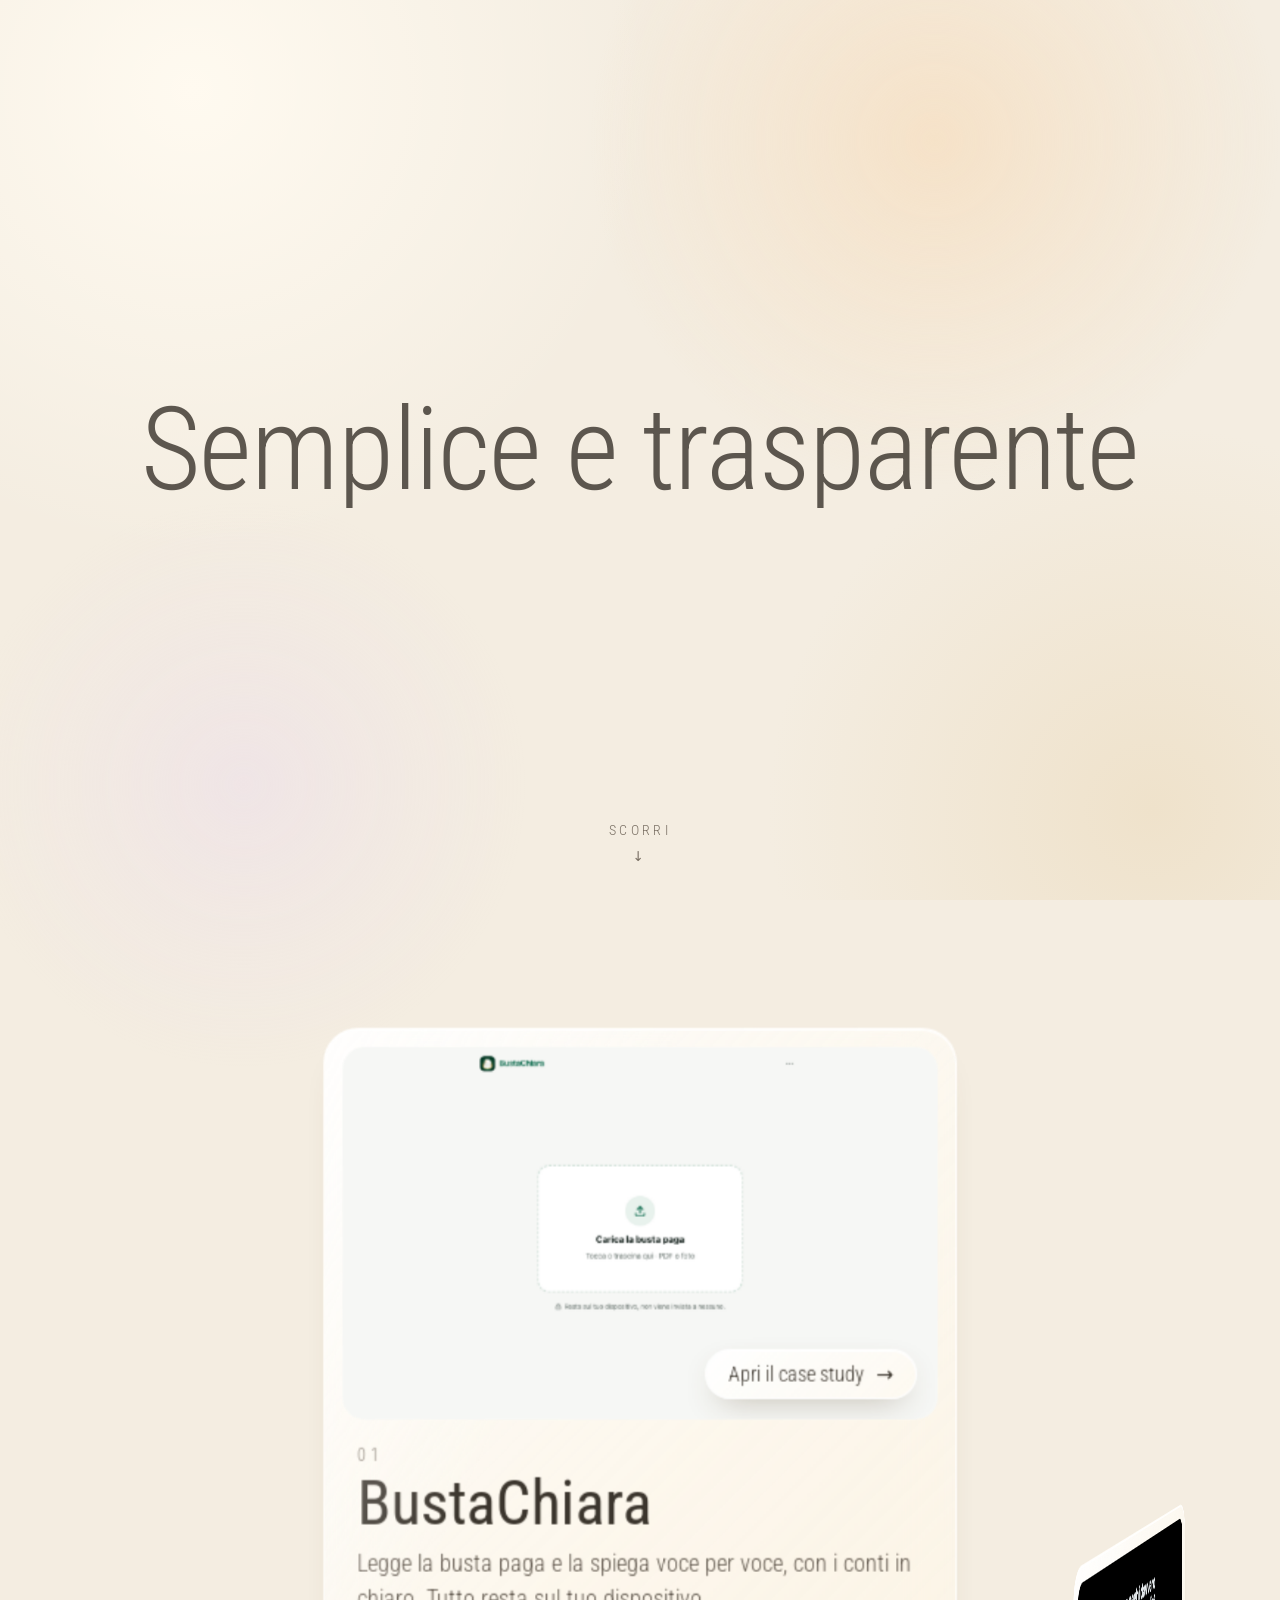
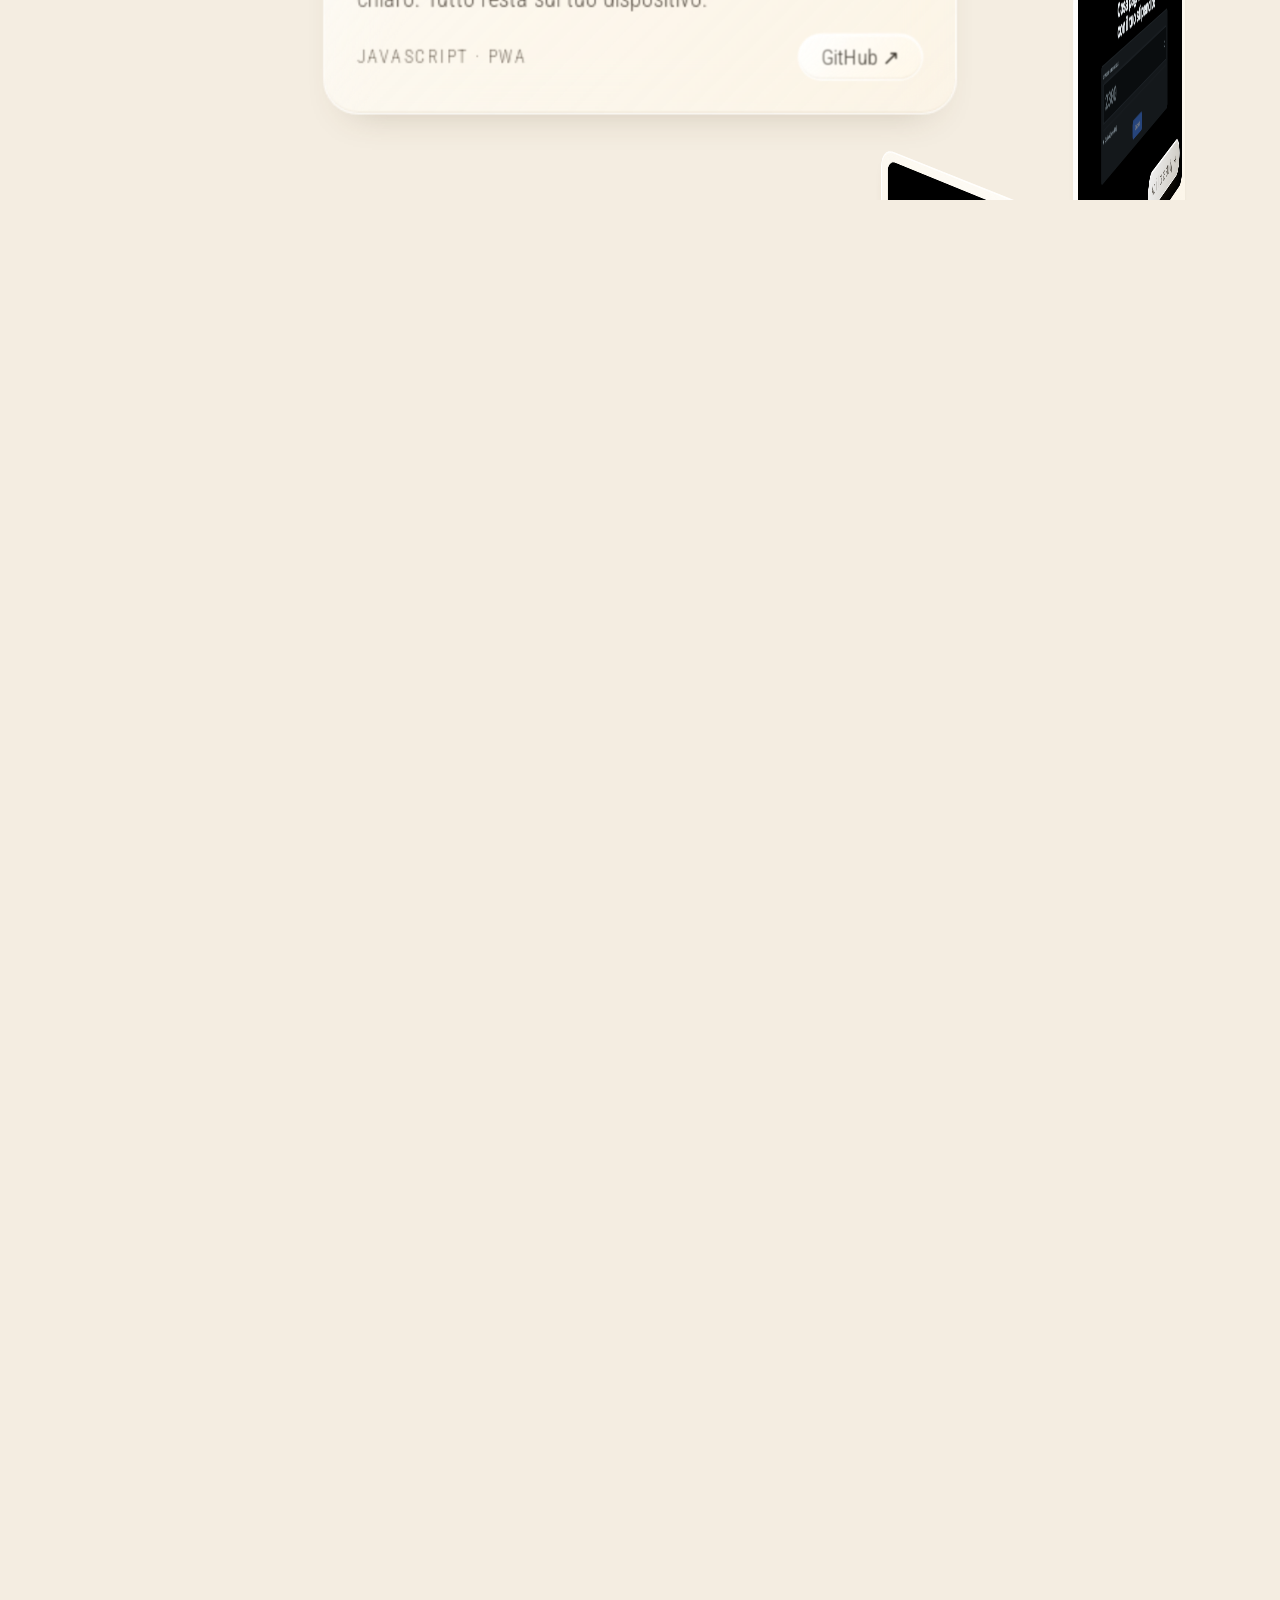
==== index.html @ 31ae2bb0 "Portfolio Co-Authored-By: Claude Opus 5.5 <noreply@anthropic.com>" ====
<!doctype html>
<html lang="it">
<head>
<meta charset="utf-8">
<meta name="viewport" content="width=device-width, initial-scale=1">
<title>Marvin Bonazzo — Portfolio</title>
<link rel="preconnect" href="https://fonts.googleapis.com">
<link rel="preconnect" href="https://fonts.gstatic.com" crossorigin>
<link href="https://fonts.googleapis.com/css2?family=Roboto+Condensed:wght@300;400&display=swap" rel="stylesheet">
<link rel="stylesheet" href="assets/style.css">
<script src="assets/transition.js"></script>
<style>
  :root {
    --cream: #f4ede1;
    --ink: #3b352d;
    --ink-soft: #7a7064;
    --glass-edge: rgba(255, 255, 255, 0.75);
    --line: rgba(122, 104, 80, 0.35);
    --card-w: min(430px, 76vw, 62vh);
  }
  * { box-sizing: border-box; margin: 0; padding: 0; }
  html { scroll-behavior: smooth; }
  body { font-family: "Roboto Condensed", system-ui, sans-serif; font-weight: 300; color: var(--ink); overflow-x: hidden; }

  /* soft colour patches drawn as gradients (no blur filter to composite every frame) */
  .blob { position: fixed; border-radius: 50%; z-index: -1; pointer-events: none; }
  .blob.a { width: 56vw; height: 56vw; top: -17vw; right: -1vw; background: radial-gradient(circle, rgba(247,217,180,.55) 0%, rgba(247,217,180,.25) 35%, rgba(247,217,180,0) 68%); }
  .blob.b { width: 46vw; height: 46vw; bottom: -14vw; left: -4vw; background: radial-gradient(circle, rgba(232,214,240,.35) 0%, rgba(232,214,240,.15) 35%, rgba(232,214,240,0) 68%); }

  /* glass, without live background blur (that does not work inside 3D anyway) */
  .glass {
    background: linear-gradient(135deg, rgba(255,255,255,.86), rgba(255,252,245,.7) 55%, rgba(255,248,235,.62));
    border: 1px solid var(--glass-edge);
    box-shadow: inset 0 1px 0 rgba(255,255,255,.9), inset 0 -1px 0 rgba(200,180,150,.2), 0 14px 28px -18px rgba(90,70,40,.3);
    position: relative; overflow: hidden;
  }
  .glass::before {
    content: ""; position: absolute; inset: 0; pointer-events: none;
    background: linear-gradient(115deg, rgba(255,255,255,.55) 0%, rgba(255,255,255,0) 38%);
  }

  /* ——— intro ——— */
  .intro { height: 100vh; display: grid; place-items: center; text-align: center; padding: 0 16px; }
  .intro h1 { font-weight: 300; font-size: clamp(2.6rem, 9vw, 7.5rem); letter-spacing: -.01em; line-height: 1; color: rgba(59,53,45,.82); }
  .intro .hint {
    position: absolute; bottom: 36px; left: 50%; transform: translateX(-50%);
    font-size: .85rem; letter-spacing: .25em; text-transform: uppercase; color: var(--ink-soft);
    display: flex; align-items: center; gap: 10px;
  }
  .intro .hint span { display: inline-block; animation: nudge 1.8s ease-in-out infinite; }
  @keyframes nudge { 50% { transform: translateY(7px); } }

  /* ——— the spiral: projects on a helix inside a tube; scrolling travels down it ——— */
  .h-wrap { position: relative; }                       /* height set by JS */
  .h-sticky { position: sticky; top: 0; height: 100vh; overflow: hidden; perspective: 1500px; perspective-origin: 50% 45%; }
  .scene { position: absolute; left: 50%; top: 50%; width: 0; height: 0; transform-style: preserve-3d; will-change: transform; }
  /* leaves are flat: one 3D context (the scene) instead of one per card and per line piece */
  .scene > * { position: absolute; left: 0; top: 0; transform-style: flat; transform-origin: 0 0; }  /* pivot on the tube axis */

  .card {
    width: var(--card-w); border-radius: 24px; padding: 12px 12px 22px;
    backface-visibility: visible;                        /* seen from behind, it shows reversed */
    will-change: transform;
  }
  .card .shot { display: block; border-radius: 15px; overflow: hidden; position: relative; aspect-ratio: 16 / 10; -webkit-tap-highlight-color: transparent; }
  .card .shot img { width: 100%; height: 100%; object-fit: cover; object-position: top; display: block; transition: transform .6s cubic-bezier(.2,.7,.2,1); }
  .card .open {
    position: absolute; right: 14px; bottom: 14px;
    display: inline-flex; align-items: center; gap: 8px; padding: 8px 15px; border-radius: 999px;
    font-size: .88rem; color: var(--ink);
    background: linear-gradient(135deg, rgba(255,255,255,.94), rgba(255,250,240,.8));
    border: 1px solid rgba(255,255,255,.9); box-shadow: inset 0 1px 0 #fff, 0 8px 22px -10px rgba(90,70,40,.45);
  }
  .card .open i { font-style: normal; display: inline-block; animation: open-nudge 1.8s ease-in-out infinite; }
  @keyframes open-nudge { 50% { transform: translateX(4px); } }
  .card .info { padding: 16px 10px 0; }
  .card .num { font-size: .78rem; letter-spacing: .25em; color: var(--ink-soft); }
  .card h2 { font-weight: 400; font-size: clamp(1.9rem, 3.4vw, 2.6rem); line-height: 1.05; margin: 4px 0 8px; }
  .card h2 a { text-decoration: none; color: inherit; }
  .card p { font-size: 1.02rem; line-height: 1.45; color: #5a5147; }
  .card .meta { margin-top: 12px; display: flex; align-items: center; justify-content: space-between; gap: 12px; flex-wrap: wrap; }
  .card .tags { font-size: .76rem; letter-spacing: .12em; text-transform: uppercase; color: var(--ink-soft); }
  .card .ext { padding: 7px 15px; border-radius: 999px; font-size: .88rem; color: var(--ink); text-decoration: none; }
  @media (hover: hover) {
    .card .shot:hover img { transform: scale(1.02); }
    .card .ext:hover, .card h2 a:hover { text-decoration: underline; text-underline-offset: 4px; }
  }
  .card a:focus-visible { outline: 2px solid rgba(122,96,60,.6); outline-offset: 3px; }

  .card.outro { padding: 40px 28px; text-align: center; background: none; border: 0; box-shadow: none; }
  .card.outro::before { display: none; }
  .outro { display: grid; justify-items: center; gap: 16px; }
  .outro .all { display: inline-block; padding: 16px 34px; border-radius: 999px; text-decoration: none; font-size: clamp(1.3rem, 2.4vw, 1.7rem); color: var(--ink); }
  .outro p { font-size: 1.05rem; color: var(--ink-soft); }
  .outro p a { color: var(--ink); text-underline-offset: 3px; }
  .outro .mail a { user-select: all; }

  /* the line: a continuous spiral that grows as you scroll, ending in a small circle */
  .seg { height: 1.5px; }
  .seg b { display: block; width: 100%; height: 100%; background: rgba(122,96,60,.5); border-radius: 1px; transform-origin: 0 50%; transform: scaleX(0); }
  .dot { width: 9px; height: 9px; border-radius: 50%; background: var(--cream); border: 1.5px solid rgba(122,96,60,.7); opacity: 0; transition: opacity .3s ease; }

  .counter {
    position: fixed; right: 24px; bottom: 22px; font-size: .8rem; letter-spacing: .2em; color: var(--ink-soft);
    padding: 8px 14px; border-radius: 999px; opacity: 0; transition: opacity .4s; z-index: 5;
  }
  .counter.on { opacity: 1; }

  @media (max-width: 700px) {
    .h-sticky { perspective: 1000px; }
    .card { padding: 10px 10px 18px; }
    .card p { font-size: .96rem; }
    .card .open { font-size: .8rem; padding: 7px 12px; right: 10px; bottom: 10px; }
  }
  @media (prefers-reduced-motion: reduce) { .card .open i { animation: none; } }
</style>
</head>
<body>
<div class="blob a"></div><div class="blob b"></div>

<section class="intro">
  <h1 class="reveal">Semplice e trasparente</h1>
  <div class="hint">Scorri <span>↓</span></div>
</section>

<section class="h-wrap" id="hwrap">
  <div class="h-sticky">
    <div class="scene" id="scene">

      <article class="card glass" data-item>
        <a class="shot" href="progetto.html#bustachiara"><img src="img/bustachiara.png" alt="Schermata di BustaChiara"><span class="open" aria-hidden="true">Apri il case study <i>→</i></span></a>
        <div class="info">
          <div class="num">01</div>
          <h2><a href="progetto.html#bustachiara">BustaChiara</a></h2>
          <p>Legge la busta paga e la spiega voce per voce, con i conti in chiaro. Tutto resta sul tuo dispositivo.</p>
          <div class="meta"><span class="tags">JavaScript · PWA</span><a class="ext glass" href="https://github.com/MarvinBonazzo/bustachiara" target="_blank" rel="noopener">GitHub ↗</a></div>
        </div>
      </article>

      <article class="card glass" data-item>
        <a class="shot" href="progetto.html#scontrino-stipendio"><img src="img/scontrino-stipendio.png" alt="Schermata di Scontrino delle tasse"><span class="open" aria-hidden="true">Apri il case study <i>→</i></span></a>
        <div class="info">
          <div class="num">02</div>
          <h2><a href="progetto.html#scontrino-stipendio">Scontrino delle tasse</a></h2>
          <p>Dal tuo lordo a quanto vai a pagare di INPS e IRPEF, stampato come uno scontrino.</p>
          <div class="meta"><span class="tags">HTML · IRPEF 2026</span><a class="ext glass" href="https://marvinbonazzo.github.io/scontrino-stipendio/" target="_blank" rel="noopener">Apri ↗</a></div>
        </div>
      </article>

      <article class="card glass" data-item>
        <a class="shot" href="progetto.html#scontrino-pubblico"><img src="img/scontrino-pubblico.png" alt="Schermata di Scontrino pubblico"><span class="open" aria-hidden="true">Apri il case study <i>→</i></span></a>
        <div class="info">
          <div class="num">03</div>
          <h2><a href="progetto.html#scontrino-pubblico">Scontrino pubblico</a></h2>
          <p>Quanto spende lo Stato per ogni residente, per l'Italia e per circa 7.900 Comuni. Solo dati ufficiali.</p>
          <div class="meta"><span class="tags">HTML · Eurostat · ISTAT</span><a class="ext glass" href="https://marvinbonazzo.github.io/scontrino-pubblico/" target="_blank" rel="noopener">Apri ↗</a></div>
        </div>
      </article>

      <article class="card glass" data-item>
        <a class="shot" href="progetto.html#budjet"><img src="img/budjet.png" alt="Schermata di BudJet"><span class="open" aria-hidden="true">Apri il case study <i>→</i></span></a>
        <div class="info">
          <div class="num">04</div>
          <h2><a href="progetto.html#budjet">BudJet</a></h2>
          <p>Budget minimale in tre gruppi: essenziali, extra e risparmio. Niente account, niente pubblicità.</p>
          <div class="meta"><span class="tags">TypeScript · Mac · Web</span><a class="ext glass" href="https://marvinbonazzo.github.io/budjet/" target="_blank" rel="noopener">Apri ↗</a></div>
        </div>
      </article>

      <article class="card glass" data-item>
        <a class="shot" href="progetto.html#gelatonutriente"><img src="img/gelatonutriente.png" alt="Schermata di GelatoNutriente"><span class="open" aria-hidden="true">Apri il case study <i>→</i></span></a>
        <div class="info">
          <div class="num">05</div>
          <h2><a href="progetto.html#gelatonutriente">GelatoNutriente</a></h2>
          <p>Web app per organizzare piani alimentari, con le formule del fabbisogno mostrate passo per passo.</p>
          <div class="meta"><span class="tags">TypeScript · Web app</span><a class="ext glass" href="https://github.com/MarvinBonazzo/GelatoNutriente" target="_blank" rel="noopener">GitHub ↗</a></div>
        </div>
      </article>

      <article class="card glass" data-item>
        <a class="shot" href="progetto.html#loya"><img src="img/loya.png" alt="Schermata di Loya"><span class="open" aria-hidden="true">Apri il case study <i>→</i></span></a>
        <div class="info">
          <div class="num">06</div>
          <h2><a href="progetto.html#loya">Loya</a></h2>
          <p>Il portafoglio digitale per carte fedeltà, biglietti e codici. Tutto sul telefono, senza cloud.</p>
          <div class="meta"><span class="tags">Kotlin · Android · PWA</span><a class="ext glass" href="https://github.com/MarvinBonazzo/Loya" target="_blank" rel="noopener">GitHub ↗</a></div>
        </div>
      </article>

      <div class="card outro" data-item>
        <a class="all glass" href="progetti.html">Tutti i progetti →</a>
        <p>Altro su <a href="https://github.com/MarvinBonazzo" target="_blank" rel="noopener">github.com/MarvinBonazzo</a></p>
        <p class="mail">Scrivimi a <a href="mailto:arriolaraymarvin@gmail.com">arriolaraymarvin@gmail.com</a></p>
      </div>

    </div>
  </div>
</section>

<div class="counter glass" id="counter">01 / 06</div>

<script>
(() => {
  // Scrolling down travels down a helix: each project sits one step further round and
  // one step lower. The next one waits on the right, comes to the front, then turns
  // away to the left and behind, where you see it from the back.
  // The browser ties rotation, fades and line to the scroll (scroll-driven CSS animations),
  // so it runs with the scroll on the GPU. Older browsers fall back to a JavaScript ease.
  const wrap = document.getElementById('hwrap');
  const scene = document.getElementById('scene');
  const counter = document.getElementById('counter');
  const items = [...scene.querySelectorAll('[data-item]')];
  const N = items.length, PROJECTS = N - 1;
  const STEP = 60;                                   // degrees round the tube per project
  const reduce = matchMedia('(prefers-reduced-motion: reduce)').matches;
  const touch = matchMedia('(hover: none), (pointer: coarse)').matches;
  // wherever the browser can tie animations to the scroll, let it (laptop and phone): it runs
  // on the GPU with the scroll itself, so nothing waits on the main thread
  const NATIVE = !reduce && CSS.supports('animation-timeline: view()');
  const EASE = reduce || touch || NATIVE ? 1 : 0.12;
  const pad = n => String(n).padStart(2, '0');
  const rad = d => d * Math.PI / 180;
  let R = 600, PITCH = 300, PER = 700, wrapTop = 0, vh = innerHeight, cur = 0, raf = 0;
  let deco = [], lastIdx = -1, counterOn = null, lastPE = -1;
  let path = [], lastQ = -1e9, endDot = null;   // line pieces in order: { bar, t0, t1 } along the spiral
  const START = 0.36;                 // the line begins just after the first card (BustaChiara)
  const LEAD = 0.32;                  // the line runs this far ahead of the card in front

  const place = (el, t, extra = '') =>
    el.style.transform = `rotateY(${t * STEP}deg) translateZ(${R}px) translateY(${t * PITCH}px) ${extra}`;
  const opacityAt = a => Math.max(0, Math.min(1, 1.25 - (a - 0.6) * 0.55));
  const pt = (t, r) => ({ x: r * Math.sin(rad(t * STEP)), y: t * PITCH, z: r * Math.cos(rad(t * STEP)) });

  function layout() {
    vh = innerHeight;
    const w = items[0].offsetWidth;
    // radius so neighbours never overlap: chord between two steps ≥ 1.12 × card width
    R = Math.round(w * 1.12 / (2 * Math.sin(rad(STEP / 2))));
    PITCH = Math.round(vh * 0.42);                   // how much lower each next project sits
    PER = Math.round(vh * 0.85);                     // scroll needed to move one project
    wrap.style.height = (vh + (N - 1) * PER) + 'px';
    wrapTop = wrap.getBoundingClientRect().top + scrollY;
    items.forEach((el, i) => { el.dataset.i = i; place(el, i, 'translate(-50%, -50%)'); });

    // the line: one continuous spiral, a little inside the cards, ending just before the last words
    deco.forEach(d => d.remove()); deco = []; path = []; lastQ = -1e9;
    const frag = document.createDocumentFragment();
    const r = R * 0.93, end = N - 1 - 0.24, h = 0.155;
    for (let t = START; t < end - 1e-6; t += h) {
      const t1 = Math.min(end, t + h);
      const A = pt(t, r), B = pt(t1, r);
      const dx = B.x - A.x, dy = B.y - A.y, dz = B.z - A.z, L = Math.hypot(dx, dy, dz);
      // anchored at its start A, pointing at B: the stroke inside grows from A towards B
      const seg = document.createElement('i'); seg.className = 'seg';
      seg.style.width = (L + 0.8).toFixed(1) + 'px';
      seg.style.transform = `translate3d(${A.x}px, ${A.y}px, ${A.z}px) ` +
        `rotateY(${Math.atan2(-dz, dx) * 180 / Math.PI}deg) rotateZ(${Math.asin(dy / L) * 180 / Math.PI}deg) translateY(-50%)`;
      const bar = document.createElement('b'); seg.appendChild(bar);
      frag.appendChild(seg); deco.push(seg); path.push({ bar, t0: t, t1 });
    }
    const E = pt(end, r), dot = document.createElement('i'); dot.className = 'dot';
    dot.style.transform = `translate3d(${E.x}px, ${E.y}px, ${E.z}px) rotateY(${end * STEP}deg) translate(-50%, -50%)`;
    frag.appendChild(dot); deco.push(dot); endDot = dot;
    scene.appendChild(frag);

    if (NATIVE) buildNative();
    cur = target(); render(cur);
  }

  // phone: write keyframes the browser runs against the scroll position of the section
  function buildNative() {
    let css = `.h-wrap{view-timeline:--spiral block}
      @keyframes spiral{from{transform:translateZ(${-R}px) translateY(0px) rotateY(0deg)}
        to{transform:translateZ(${-R}px) translateY(${-(N - 1) * PITCH}px) rotateY(${-(N - 1) * STEP}deg)}}
      #scene{animation:spiral linear both;animation-timeline:--spiral;animation-range:contain 0% contain 100%}`;
    items.forEach((el, i) => {
      let f = '';
      for (let k = 0; k <= (N - 1) * 4; k++) {
        const p = k / 4;
        f += `${(p / (N - 1) * 100).toFixed(3)}%{opacity:${opacityAt(Math.abs(i - p)).toFixed(3)}}`;
      }
      css += `@keyframes fade${i}{${f}}
        [data-i="${i}"]{animation:fade${i} linear both;animation-timeline:--spiral;animation-range:contain 0% contain 100%}`;
    });
    css += `@keyframes grow{from{transform:scaleX(0)}to{transform:scaleX(1)}}
      @keyframes show{from{opacity:0}to{opacity:1}}`;
    const pc = t => Math.max(0, Math.min(100, (t - LEAD) / (N - 1) * 100)).toFixed(3);
    path.forEach(({ bar, t0, t1 }) => {
      bar.style.animation = 'grow linear both';
      bar.style.animationTimeline = '--spiral';
      bar.style.animationRange = `contain ${pc(t0)}% contain ${pc(t1)}%`;
    });
    endDot.style.animation = 'show linear both';
    endDot.style.animationTimeline = '--spiral';
    endDot.style.animationRange = `contain ${pc(N - 1 - 0.24)}% contain ${pc(N - 1 - 0.14)}%`;
    let tag = document.getElementById('spiral-kf');
    if (!tag) { tag = document.createElement('style'); tag.id = 'spiral-kf'; document.head.appendChild(tag); }
    tag.textContent = css;
  }

  const target = () => Math.min(N - 1, Math.max(0, (scrollY - wrapTop) / PER));

  function render(p) {
    if (!NATIVE) {
      scene.style.transform = `translateZ(${-R}px) translateY(${-p * PITCH}px) rotateY(${-p * STEP}deg)`;
      items.forEach((el, i) => { el.style.opacity = opacityAt(Math.abs(i - p)).toFixed(3); });
      // the line grows continuously to just past the card in front
      const q = p + LEAD, lo = Math.min(q, lastQ), hi = Math.max(q, lastQ);
      for (const sgm of path) {
        if (sgm.t1 < lo || sgm.t0 > hi) continue;            // only pieces whose state changed
        const f = Math.max(0, Math.min(1, (q - sgm.t0) / (sgm.t1 - sgm.t0)));
        sgm.bar.style.transform = `scaleX(${f.toFixed(4)})`;
      }
      if (lastQ === -1e9) path.forEach(sgm => {
        const f = Math.max(0, Math.min(1, (q - sgm.t0) / (sgm.t1 - sgm.t0)));
        sgm.bar.style.transform = `scaleX(${f.toFixed(4)})`;
      });
      endDot.style.opacity = q >= N - 1 - 0.24 ? '1' : '0';
      lastQ = q;
    }
    const front = Math.round(p);
    if (front !== lastPE && Math.abs(front - p) < 0.5) {   // only the card in front can be tapped
      items.forEach((el, i) => { el.style.pointerEvents = i === front ? 'auto' : 'none'; });
      lastPE = front;
    }
    const idx = Math.min(PROJECTS - 1, front);
    const on = scrollY > wrapTop - vh * 0.3 && p < N - 1.5;
    if (on !== counterOn) { counter.classList.toggle('on', on); counterOn = on; }
    if (idx !== lastIdx) { counter.textContent = pad(idx + 1) + ' / ' + pad(PROJECTS); lastIdx = idx; }
  }

  let lastT = 0;
  function tick(now) {
    const tgt = target();
    const dt = lastT ? Math.min(64, now - lastT) : 16.7; lastT = now;
    const k = EASE >= 1 ? 1 : 1 - Math.pow(1 - EASE, dt / 16.7);
    cur += (tgt - cur) * k;
    if (Math.abs(tgt - cur) < 0.0008) cur = tgt;
    render(cur);
    raf = cur === tgt ? 0 : requestAnimationFrame(tick);
    if (!raf) lastT = 0;
  }
  addEventListener('scroll', () => { if (!raf) raf = requestAnimationFrame(tick); }, { passive: true });

  // Laptop: wheel and trackpad glide to the new position instead of jumping there.
  // The page still scrolls for real (so the browser keeps drawing the spiral on the GPU);
  // only the steps in between are smoothed.
  if (!touch && !reduce) {
    let goal = scrollY, pos = scrollY, sraf = 0, slast = 0;
    const GLIDE = 0.085;
    const glide = now => {
      const dt = slast ? Math.min(64, now - slast) : 16.7; slast = now;
      pos += (goal - pos) * (1 - Math.pow(1 - GLIDE, dt / 16.7));
      if (Math.abs(goal - pos) < 0.5) pos = goal;
      scrollTo({ top: pos, behavior: 'instant' });
      sraf = pos === goal ? 0 : requestAnimationFrame(glide);
      if (!sraf) slast = 0;
    };
    addEventListener('wheel', e => {
      if (e.ctrlKey) return;                         // pinch to zoom stays native
      e.preventDefault();
      const dy = e.deltaMode === 1 ? e.deltaY * 40 : e.deltaMode === 2 ? e.deltaY * innerHeight : e.deltaY;
      if (!sraf) { pos = scrollY; goal = scrollY; }
      goal = Math.max(0, Math.min(document.documentElement.scrollHeight - innerHeight, goal + dy));
      if (!sraf) sraf = requestAnimationFrame(glide);
    }, { passive: false });
    // keys, scrollbar or links take over at once
    const stop = () => { cancelAnimationFrame(sraf); sraf = 0; slast = 0; };
    addEventListener('keydown', stop);
    addEventListener('mousedown', stop);
  }

  let lastW = innerWidth, lastH = innerHeight;
  addEventListener('resize', () => {
    if (innerWidth === lastW && Math.abs(innerHeight - lastH) < 160) return;   // mobile address bar
    lastW = innerWidth; lastH = innerHeight; layout();
  });
  addEventListener('load', layout);
  layout();
})();
</script>
</body>
</html>
---- assets/style.css ----
/* Shared base: cream + glossy glass. Used by progetto.html and progetti.html */
:root {
  --cream: #f4ede1;
  --ink: #3b352d;
  --ink-mid: #5a5147;
  --ink-soft: #7a7064;
  --glass: rgba(255, 252, 245, 0.42);
  --glass-edge: rgba(255, 255, 255, 0.75);
  --line: rgba(122, 104, 80, 0.3);
}
* { box-sizing: border-box; margin: 0; padding: 0; }
body {
  font-family: "Roboto Condensed", system-ui, sans-serif;
  font-weight: 300;
  color: var(--ink);
  background: var(--cream);
  min-height: 100vh;
  overflow-x: hidden;
}
/* page background on its own fixed layer: no repaint while scrolling */
body::before {
  content: ""; position: fixed; inset: 0; z-index: -2; pointer-events: none;
  background:
    radial-gradient(60vw 60vw at 15% 10%, #fffaf0 0%, transparent 60%),
    radial-gradient(50vw 50vw at 90% 90%, #efe2cb 0%, transparent 60%),
    var(--cream);
  will-change: transform;
}
a { color: inherit; }
img { max-width: 100%; display: block; }

/* soft colour patches drawn as gradients (no blur filter to composite while scrolling) */
.blob { position: fixed; border-radius: 50%; z-index: -1; pointer-events: none; }
.blob.a { width: 56vw; height: 56vw; top: -17vw; right: -1vw; background: radial-gradient(circle, rgba(247,217,180,.55) 0%, rgba(247,217,180,.25) 35%, rgba(247,217,180,0) 68%); }
.blob.b { width: 46vw; height: 46vw; bottom: -14vw; left: -4vw; background: radial-gradient(circle, rgba(232,214,240,.35) 0%, rgba(232,214,240,.15) 35%, rgba(232,214,240,0) 68%); }

.glass {
  background: linear-gradient(135deg, rgba(255,255,255,.62), var(--glass) 55%, rgba(255,248,235,.30));
  backdrop-filter: blur(18px) saturate(140%);
  -webkit-backdrop-filter: blur(18px) saturate(140%);
  border: 1px solid var(--glass-edge);
  box-shadow: inset 0 1px 0 rgba(255,255,255,.9), inset 0 -1px 0 rgba(200,180,150,.2), 0 20px 50px -20px rgba(90,70,40,.25);
  position: relative;
  overflow: hidden;
}
.glass::before {
  content: ""; position: absolute; inset: 0;
  background: linear-gradient(115deg, rgba(255,255,255,.55) 0%, rgba(255,255,255,0) 38%);
  pointer-events: none;
}

.topbar {
  position: sticky; top: 0; z-index: 10;
  display: flex; justify-content: space-between; align-items: center;
  padding: 18px max(16px, 5vw);
}
.pill {
  display: inline-flex; align-items: center; gap: 8px;
  padding: 9px 18px; border-radius: 999px; text-decoration: none; font-size: .92rem;
  color: var(--ink); transition: background .2s;
}
.pill:hover { background: rgba(255,255,255,.8); }

.wrap { width: min(1080px, 100% - 32px); margin: 0 auto; }
.eyebrow { font-size: .78rem; letter-spacing: .25em; text-transform: uppercase; color: var(--ink-soft); }

/* opening titles: rise into focus (case studies) */
html.arrived .intro .eyebrow,
html.arrived .intro h1,
html.arrived .intro .tag { animation: pt-rise 1.1s cubic-bezier(.2,.75,.2,1) both; }
html.arrived .intro .hint { animation: pt-fade .8s ease both; animation-delay: .6s; }
html.arrived .intro .eyebrow { animation-delay: .1s; }
html.arrived .intro h1 { animation-delay: .18s; }
html.arrived .intro .tag { animation-delay: .34s; }
@keyframes pt-rise {
  from { opacity: 0; transform: translateY(28px); filter: blur(8px); }
  to { opacity: 1; transform: none; filter: blur(0); }
}
@keyframes pt-fade { from { opacity: 0; } to { opacity: 1; } }

/* home title: a slow, soft reveal from left to right */
html.arrived .intro h1.reveal {
  -webkit-mask-image: linear-gradient(90deg, #000 0 40%, transparent 60% 100%);
          mask-image: linear-gradient(90deg, #000 0 40%, transparent 60% 100%);
  -webkit-mask-size: 250% 100%; mask-size: 250% 100%;
  -webkit-mask-repeat: no-repeat; mask-repeat: no-repeat;
  animation: pt-reveal 3s cubic-bezier(.4,.15,.3,1) both;
  animation-delay: .15s;
}
html.arrived .intro h1.reveal + .hint { animation-delay: 2.6s; }
@keyframes pt-reveal {
  from { -webkit-mask-position: 100% 0; mask-position: 100% 0; filter: blur(4px); }
  to { -webkit-mask-position: 0 0; mask-position: 0 0; filter: blur(0); }
}
@media (prefers-reduced-motion: reduce) {
  html.arrived .intro * { animation: none !important; -webkit-mask: none !important; mask: none !important; }
}

/* ——— intro + horizontal scroll (shared) ——— */
.intro { height: 100vh; display: grid; place-items: center; text-align: center; padding: 0 16px; position: relative; }
.hint {
  position: absolute; bottom: 36px; left: 50%; transform: translateX(-50%);
  font-size: .85rem; letter-spacing: .25em; text-transform: uppercase; color: var(--ink-soft);
  display: flex; flex-direction: column; align-items: center; gap: 8px;
}
.hint span { display: inline-block; animation: nudge-down 1.8s ease-in-out infinite; }
@keyframes nudge-down { 50% { transform: translateY(7px); } }

.h-wrap { position: relative; }
.h-sticky { position: sticky; top: 0; height: 100vh; overflow: hidden; }
.track { position: absolute; top: 0; left: 0; height: 100%; display: flex; align-items: center; will-change: transform; }
.connector { position: absolute; left: 0; top: 0; height: 100%; pointer-events: none; overflow: visible; z-index: 0; }
.connector path { fill: none; stroke: var(--line); stroke-width: 1.5; stroke-dasharray: 2 7; stroke-linecap: round; }
.connector .fg { stroke: rgba(122, 96, 60, .7); stroke-dasharray: none; }
.connector circle { fill: var(--cream); stroke: rgba(122, 96, 60, .7); stroke-width: 1.5; }
.track > * { position: relative; z-index: 1; flex-shrink: 0; }
.track > .connector { position: absolute; z-index: 0; }
.counter {
  position: fixed; right: 24px; bottom: 22px; font-size: .8rem; letter-spacing: .2em; color: var(--ink-soft);
  padding: 8px 14px; border-radius: 999px; opacity: 0; transition: opacity .4s; z-index: 5;
}
.counter.on { opacity: 1; }
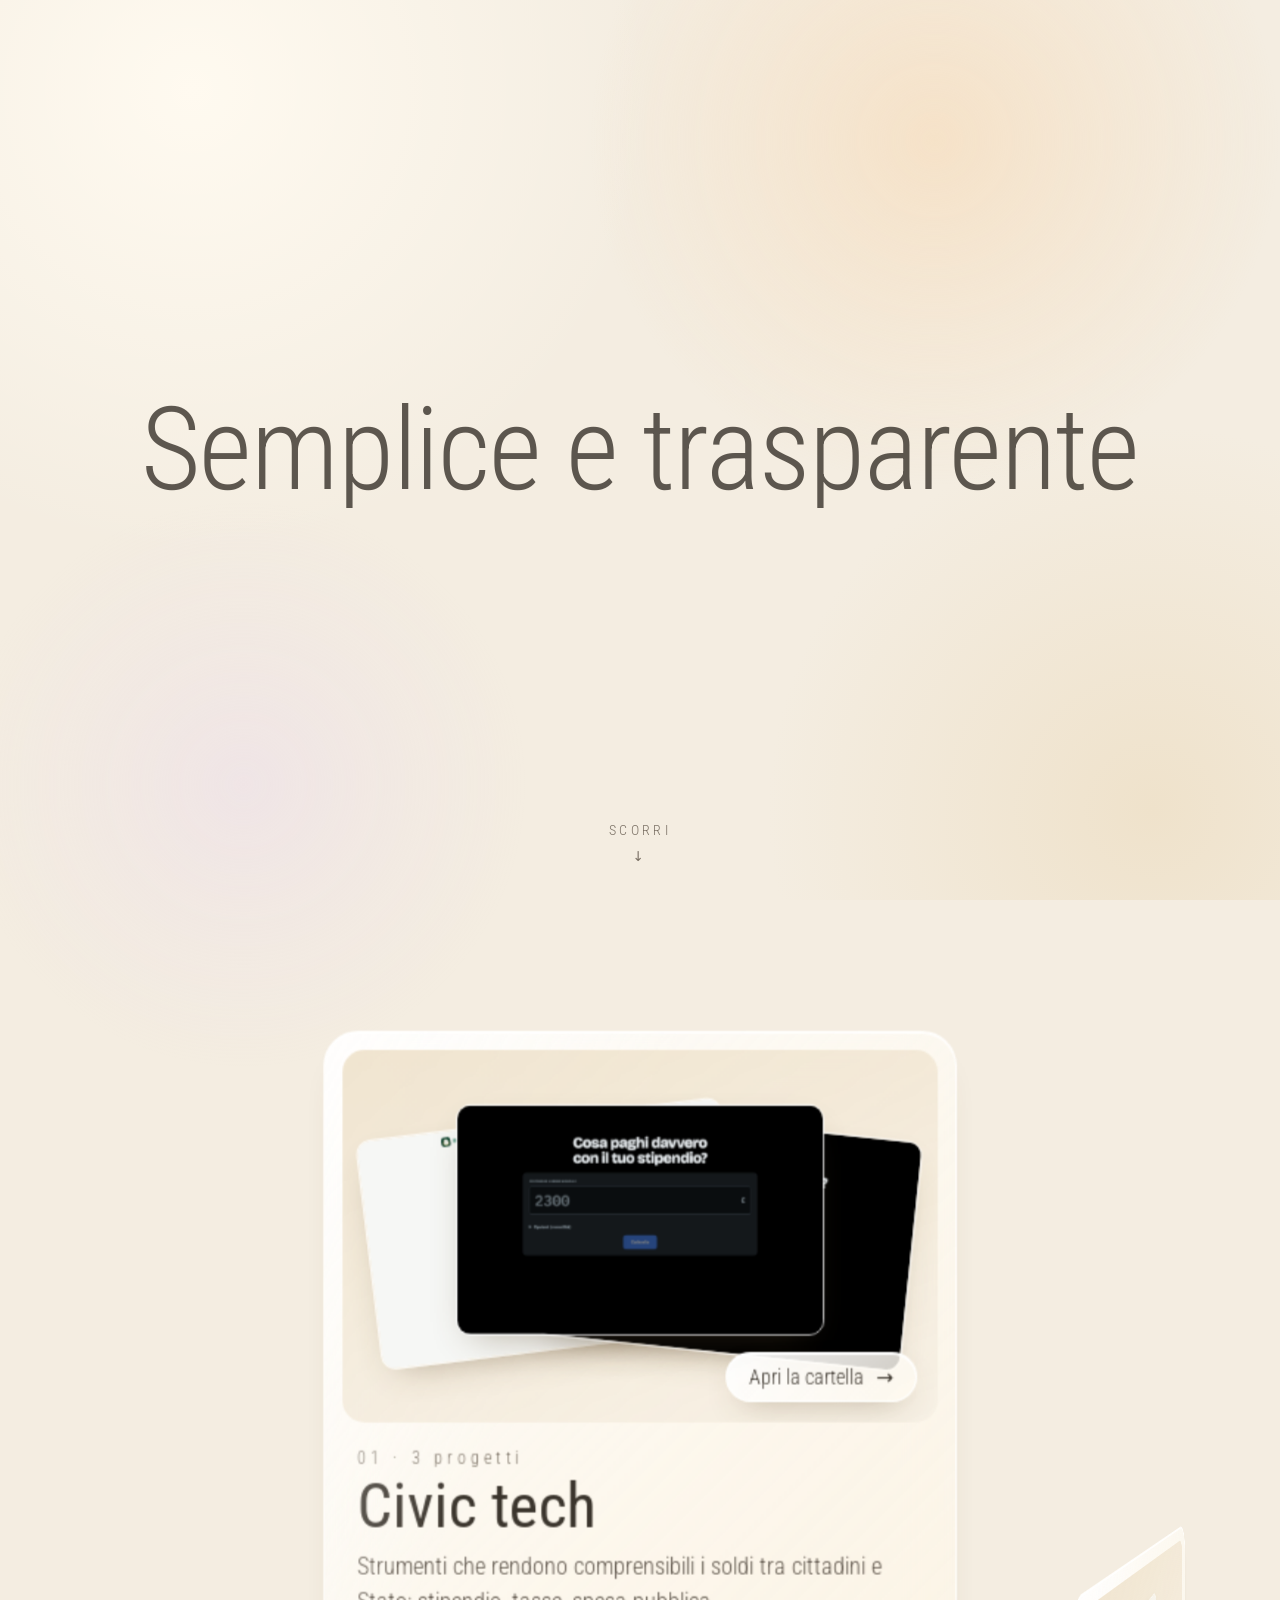
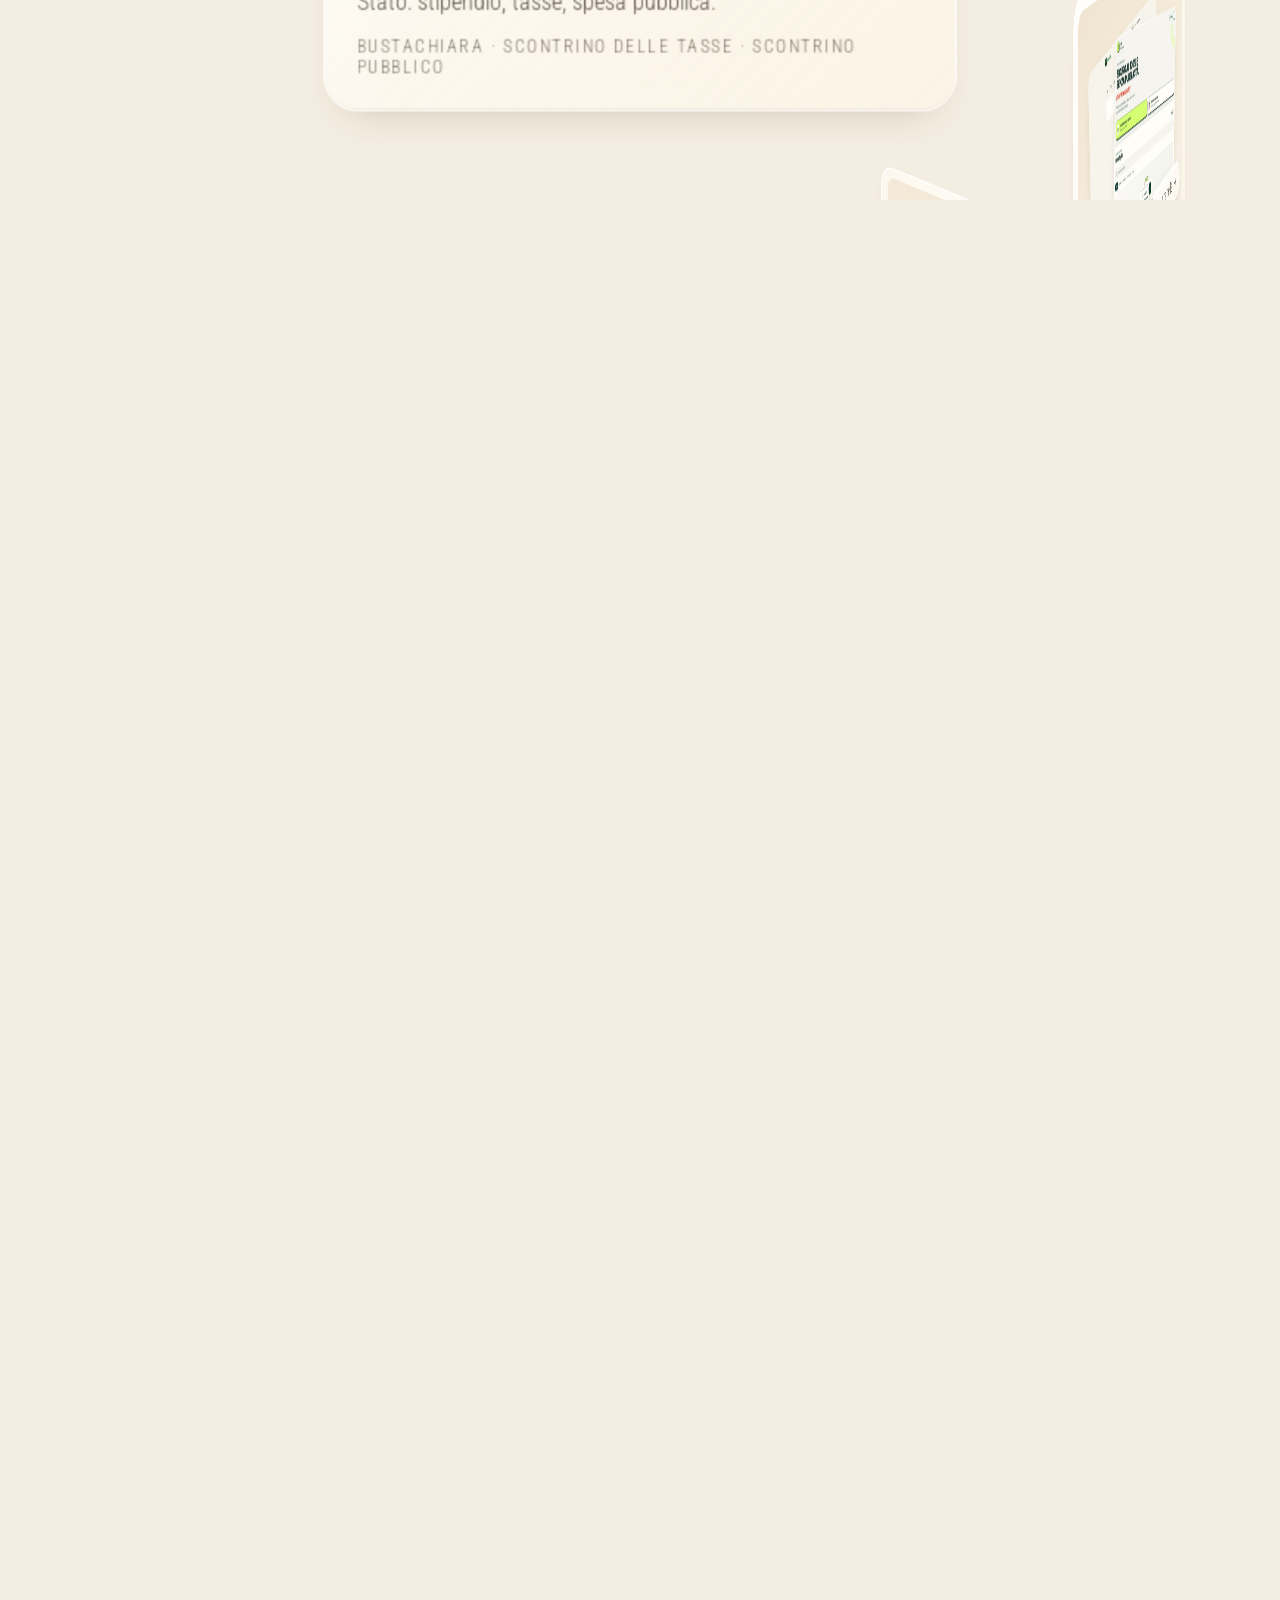
==== commit c2b84fd1: "Portfolio con le cartelle e il nuovo finale Co-Authored-By: Claude Opus 5.5 <noreply@anthropic.com>" ====
--- a/index.html
+++ b/index.html
@@ -106,6 +106,29 @@
   }
   .counter.on { opacity: 1; }
 
+
+  /* folder: the covers of its projects, fanned out like papers in a folder */
+  .card .shot.stack { background: linear-gradient(160deg, rgba(239,226,203,.9), rgba(244,237,225,.6)); }
+  .card .shot.stack img { position: absolute; width: 62%; height: auto; aspect-ratio: 16 / 10; left: 19%; top: 16%;
+    border-radius: 10px; box-shadow: 0 10px 24px -12px rgba(90,70,40,.45); border: 1px solid rgba(255,255,255,.8);
+    transition: transform .6s cubic-bezier(.2,.7,.2,1); }
+  .card .shot.n1 img { width: 78%; left: 11%; top: 10%; }
+  .card .shot.n2 img:nth-child(1) { transform: translateX(-16%) rotate(-5deg); }
+  .card .shot.n2 img:nth-child(2) { transform: translateX(16%) translateY(6%) rotate(4deg); }
+  .card .shot.n3 img:nth-child(1) { transform: translateX(-24%) translateY(4%) rotate(-7deg); }
+  .card .shot.n3 img:nth-child(2) { transform: translateY(-2%); z-index: 1; }
+  .card .shot.n3 img:nth-child(3) { transform: translateX(24%) translateY(6%) rotate(6deg); }
+  .card .shot.stack .open { z-index: 2; }
+  @media (hover: hover) {
+    .card .shot.stack:hover img { transform: none; }
+    .card .shot.n2:hover img:nth-child(1) { transform: translateX(-22%) rotate(-7deg); }
+    .card .shot.n2:hover img:nth-child(2) { transform: translateX(22%) translateY(6%) rotate(6deg); }
+    .card .shot.n3:hover img:nth-child(1) { transform: translateX(-30%) translateY(4%) rotate(-9deg); }
+    .card .shot.n3:hover img:nth-child(2) { transform: translateY(-5%); }
+    .card .shot.n3:hover img:nth-child(3) { transform: translateX(30%) translateY(6%) rotate(8deg); }
+    .card .shot.n1:hover img { transform: scale(1.02); }
+  }
+  @media (prefers-reduced-motion: reduce) { .card .shot.stack img { transition: none; } }
   @media (max-width: 700px) {
     .h-sticky { perspective: 1000px; }
     .card { padding: 10px 10px 18px; }
@@ -127,63 +150,33 @@
   <div class="h-sticky">
     <div class="scene" id="scene">
 
-      <article class="card glass" data-item>
-        <a class="shot" href="progetto.html#bustachiara"><img src="img/bustachiara.png" alt="Schermata di BustaChiara"><span class="open" aria-hidden="true">Apri il case study <i>→</i></span></a>
+      <article class="card glass folder" data-item>
+        <a class="shot stack n3" href="cartella.html#civic" aria-label="Apri la cartella Civic tech"><img src="img/bustachiara.png" alt=""><img src="img/scontrino-stipendio.png" alt=""><img src="img/scontrino-pubblico.png" alt=""><span class="open" aria-hidden="true">Apri la cartella <i>→</i></span></a>
         <div class="info">
-          <div class="num">01</div>
-          <h2><a href="progetto.html#bustachiara">BustaChiara</a></h2>
-          <p>Legge la busta paga e la spiega voce per voce, con i conti in chiaro. Tutto resta sul tuo dispositivo.</p>
-          <div class="meta"><span class="tags">JavaScript · PWA</span><a class="ext glass" href="https://github.com/MarvinBonazzo/bustachiara" target="_blank" rel="noopener">GitHub ↗</a></div>
+          <div class="num">01 · 3 progetti</div>
+          <h2><a href="cartella.html#civic">Civic tech</a></h2>
+          <p>Strumenti che rendono comprensibili i soldi tra cittadini e Stato: stipendio, tasse, spesa pubblica.</p>
+          <div class="meta"><span class="tags">BustaChiara · Scontrino delle tasse · Scontrino pubblico</span></div>
         </div>
       </article>
 
-      <article class="card glass" data-item>
-        <a class="shot" href="progetto.html#scontrino-stipendio"><img src="img/scontrino-stipendio.png" alt="Schermata di Scontrino delle tasse"><span class="open" aria-hidden="true">Apri il case study <i>→</i></span></a>
+      <article class="card glass folder" data-item>
+        <a class="shot stack n2" href="cartella.html#utility" aria-label="Apri la cartella Utility personali"><img src="img/budjet.png" alt=""><img src="img/loya.png" alt=""><span class="open" aria-hidden="true">Apri la cartella <i>→</i></span></a>
         <div class="info">
-          <div class="num">02</div>
-          <h2><a href="progetto.html#scontrino-stipendio">Scontrino delle tasse</a></h2>
-          <p>Dal tuo lordo a quanto vai a pagare di INPS e IRPEF, stampato come uno scontrino.</p>
-          <div class="meta"><span class="tags">HTML · IRPEF 2026</span><a class="ext glass" href="https://marvinbonazzo.github.io/scontrino-stipendio/" target="_blank" rel="noopener">Apri ↗</a></div>
+          <div class="num">02 · 2 progetti</div>
+          <h2><a href="cartella.html#utility">Utility personali</a></h2>
+          <p>Nati per un mio bisogno quotidiano e usati ogni giorno.</p>
+          <div class="meta"><span class="tags">BudJet · Loya</span></div>
         </div>
       </article>
 
-      <article class="card glass" data-item>
-        <a class="shot" href="progetto.html#scontrino-pubblico"><img src="img/scontrino-pubblico.png" alt="Schermata di Scontrino pubblico"><span class="open" aria-hidden="true">Apri il case study <i>→</i></span></a>
+      <article class="card glass folder" data-item>
+        <a class="shot stack n1" href="cartella.html#vertical" aria-label="Apri la cartella Vertical software"><img src="img/gelatonutriente.png" alt=""><span class="open" aria-hidden="true">Apri la cartella <i>→</i></span></a>
         <div class="info">
-          <div class="num">03</div>
-          <h2><a href="progetto.html#scontrino-pubblico">Scontrino pubblico</a></h2>
-          <p>Quanto spende lo Stato per ogni residente, per l'Italia e per circa 7.900 Comuni. Solo dati ufficiali.</p>
-          <div class="meta"><span class="tags">HTML · Eurostat · ISTAT</span><a class="ext glass" href="https://marvinbonazzo.github.io/scontrino-pubblico/" target="_blank" rel="noopener">Apri ↗</a></div>
-        </div>
-      </article>
-
-      <article class="card glass" data-item>
-        <a class="shot" href="progetto.html#budjet"><img src="img/budjet.png" alt="Schermata di BudJet"><span class="open" aria-hidden="true">Apri il case study <i>→</i></span></a>
-        <div class="info">
-          <div class="num">04</div>
-          <h2><a href="progetto.html#budjet">BudJet</a></h2>
-          <p>Budget minimale in tre gruppi: essenziali, extra e risparmio. Niente account, niente pubblicità.</p>
-          <div class="meta"><span class="tags">TypeScript · Mac · Web</span><a class="ext glass" href="https://marvinbonazzo.github.io/budjet/" target="_blank" rel="noopener">Apri ↗</a></div>
-        </div>
-      </article>
-
-      <article class="card glass" data-item>
-        <a class="shot" href="progetto.html#gelatonutriente"><img src="img/gelatonutriente.png" alt="Schermata di GelatoNutriente"><span class="open" aria-hidden="true">Apri il case study <i>→</i></span></a>
-        <div class="info">
-          <div class="num">05</div>
-          <h2><a href="progetto.html#gelatonutriente">GelatoNutriente</a></h2>
-          <p>Web app per organizzare piani alimentari, con le formule del fabbisogno mostrate passo per passo.</p>
-          <div class="meta"><span class="tags">TypeScript · Web app</span><a class="ext glass" href="https://github.com/MarvinBonazzo/GelatoNutriente" target="_blank" rel="noopener">GitHub ↗</a></div>
-        </div>
-      </article>
-
-      <article class="card glass" data-item>
-        <a class="shot" href="progetto.html#loya"><img src="img/loya.png" alt="Schermata di Loya"><span class="open" aria-hidden="true">Apri il case study <i>→</i></span></a>
-        <div class="info">
-          <div class="num">06</div>
-          <h2><a href="progetto.html#loya">Loya</a></h2>
-          <p>Il portafoglio digitale per carte fedeltà, biglietti e codici. Tutto sul telefono, senza cloud.</p>
-          <div class="meta"><span class="tags">Kotlin · Android · PWA</span><a class="ext glass" href="https://github.com/MarvinBonazzo/Loya" target="_blank" rel="noopener">GitHub ↗</a></div>
+          <div class="num">03 · 1 progetto</div>
+          <h2><a href="cartella.html#vertical">Vertical software</a></h2>
+          <p>Software costruito su misura per una professione specifica.</p>
+          <div class="meta"><span class="tags">GelatoNutriente</span></div>
         </div>
       </article>
 
@@ -197,7 +190,7 @@
   </div>
 </section>
 
-<div class="counter glass" id="counter">01 / 06</div>
+<div class="counter glass" id="counter">01 / 03</div>
 
 <script>
 (() => {
@@ -223,7 +216,7 @@
   let R = 600, PITCH = 300, PER = 700, wrapTop = 0, vh = innerHeight, cur = 0, raf = 0;
   let deco = [], lastIdx = -1, counterOn = null, lastPE = -1;
   let path = [], lastQ = -1e9, endDot = null;   // line pieces in order: { bar, t0, t1 } along the spiral
-  const START = 0.36;                 // the line begins just after the first card (BustaChiara)
+  const START = 0.36;                 // the line begins just after the first card
   const LEAD = 0.32;                  // the line runs this far ahead of the card in front
 
   const place = (el, t, extra = '') =>
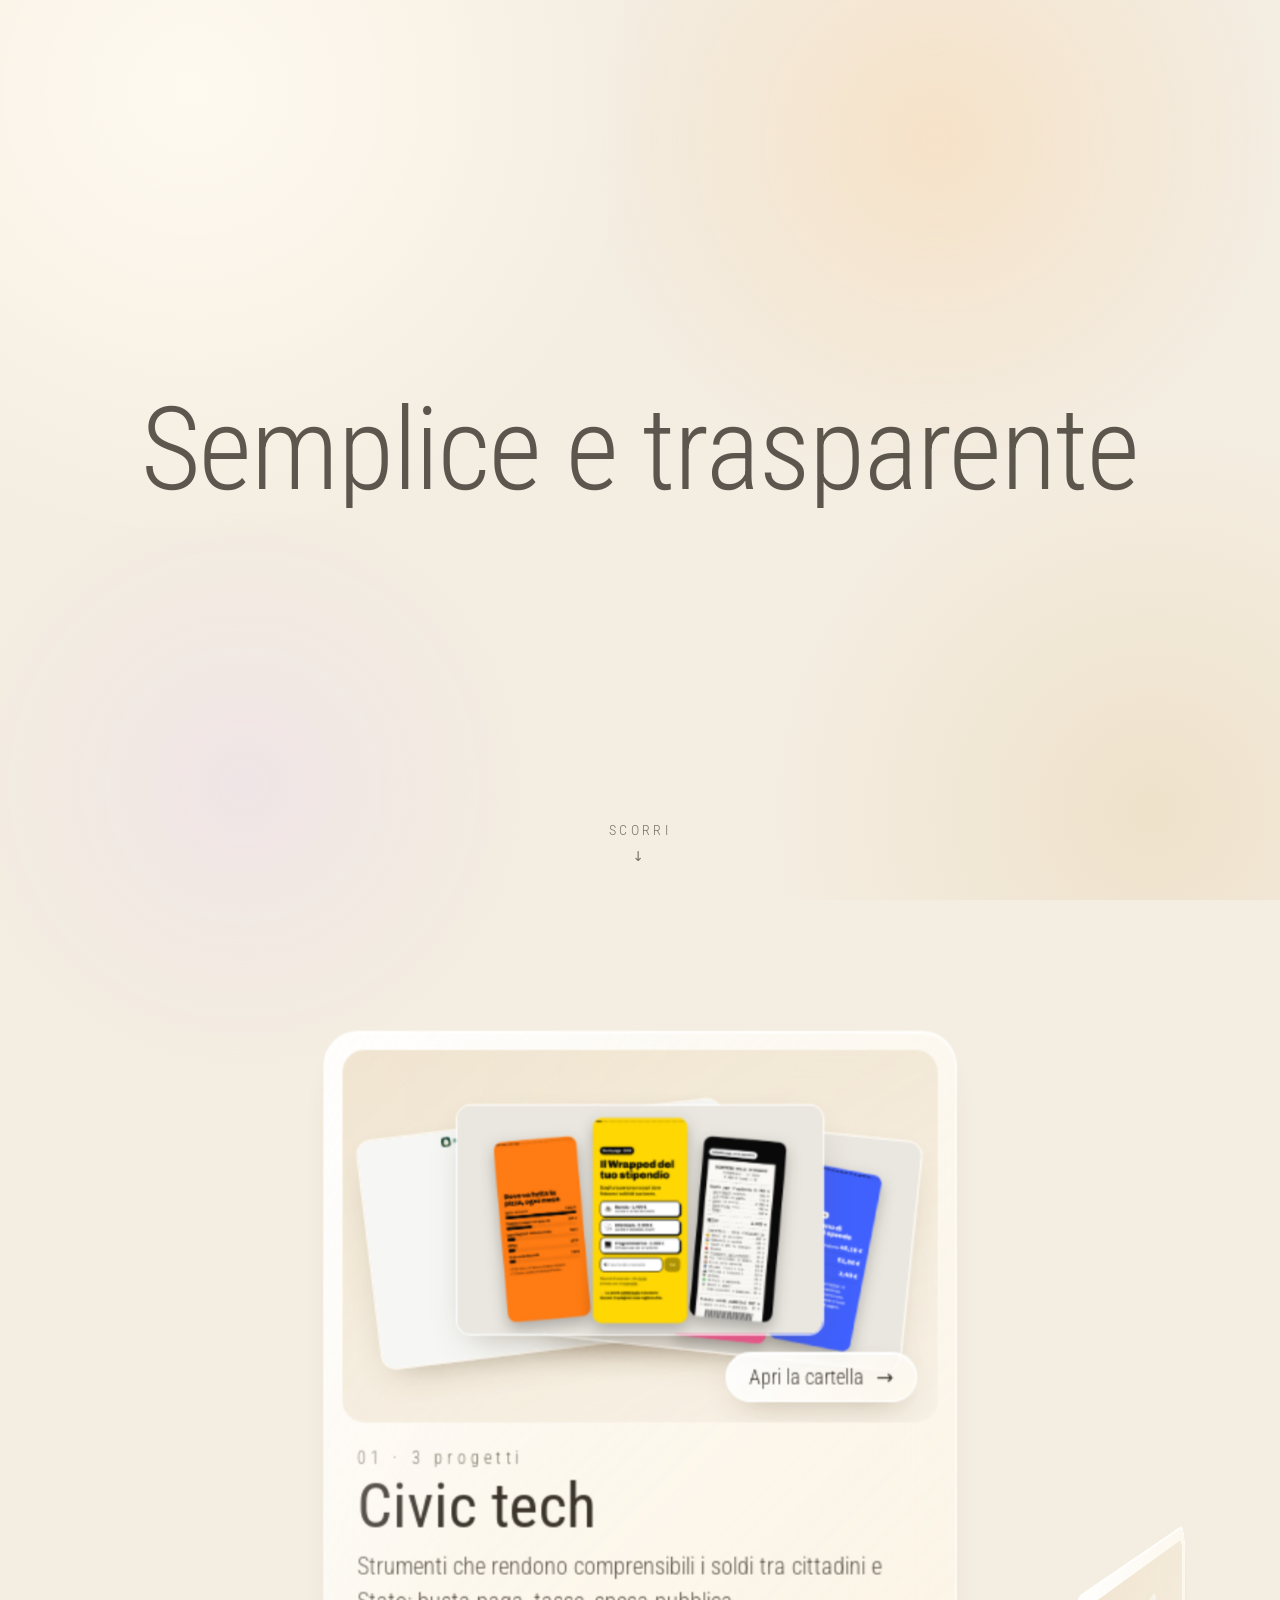
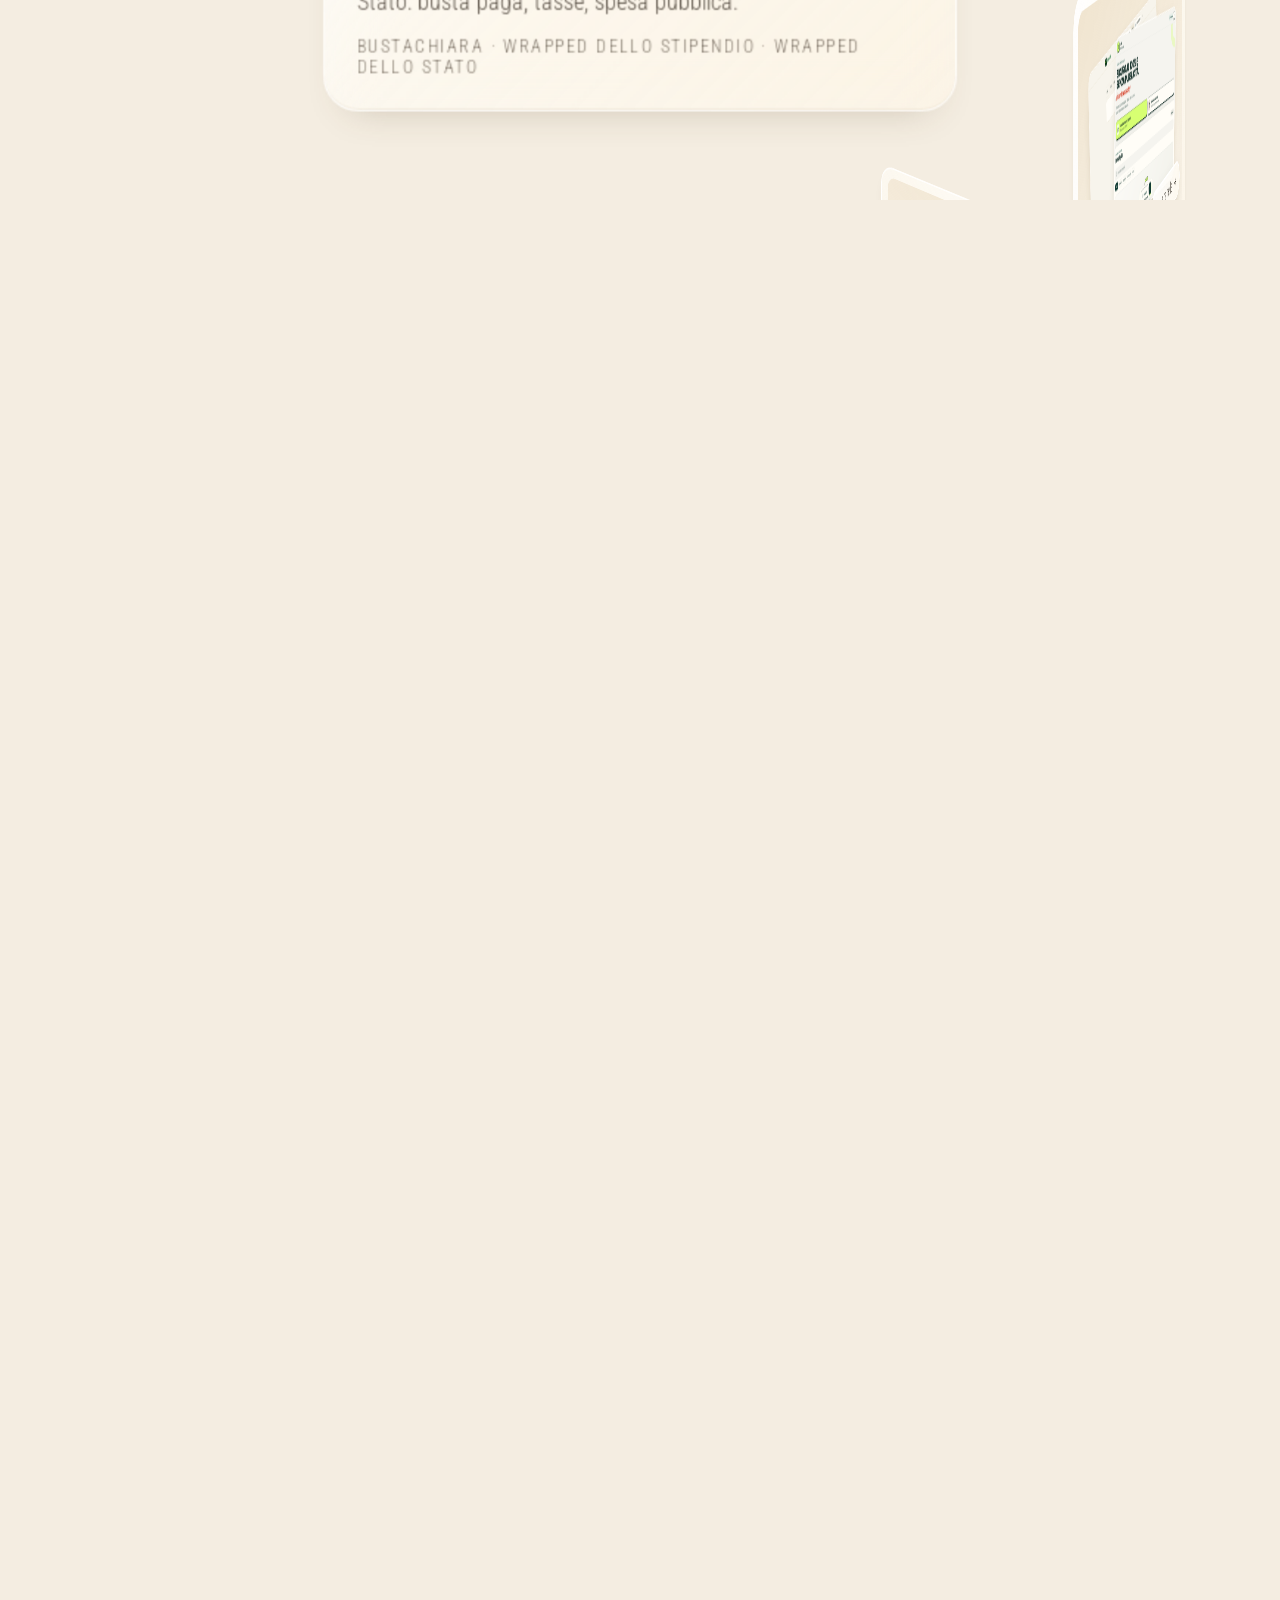
==== commit 5160f9ab: "Civic tech: i due Wrapped al posto degli scontrini, con testi e foto nuove Co-Authored-By: Claude Op" ====
--- a/index.html
+++ b/index.html
@@ -151,12 +151,12 @@
     <div class="scene" id="scene">
 
       <article class="card glass folder" data-item>
-        <a class="shot stack n3" href="cartella.html#civic" aria-label="Apri la cartella Civic tech"><img src="img/bustachiara.png" alt=""><img src="img/scontrino-stipendio.png" alt=""><img src="img/scontrino-pubblico.png" alt=""><span class="open" aria-hidden="true">Apri la cartella <i>→</i></span></a>
+        <a class="shot stack n3" href="cartella.html#civic" aria-label="Apri la cartella Civic tech"><img src="img/bustachiara.png" alt=""><img src="img/wrapped-stipendio.png" alt=""><img src="img/wrapped-stato.png" alt=""><span class="open" aria-hidden="true">Apri la cartella <i>→</i></span></a>
         <div class="info">
           <div class="num">01 · 3 progetti</div>
           <h2><a href="cartella.html#civic">Civic tech</a></h2>
-          <p>Strumenti che rendono comprensibili i soldi tra cittadini e Stato: stipendio, tasse, spesa pubblica.</p>
-          <div class="meta"><span class="tags">BustaChiara · Scontrino delle tasse · Scontrino pubblico</span></div>
+          <p>Strumenti che rendono comprensibili i soldi tra cittadini e Stato: busta paga, tasse, spesa pubblica.</p>
+          <div class="meta"><span class="tags">BustaChiara · Wrapped dello stipendio · Wrapped dello Stato</span></div>
         </div>
       </article>
 
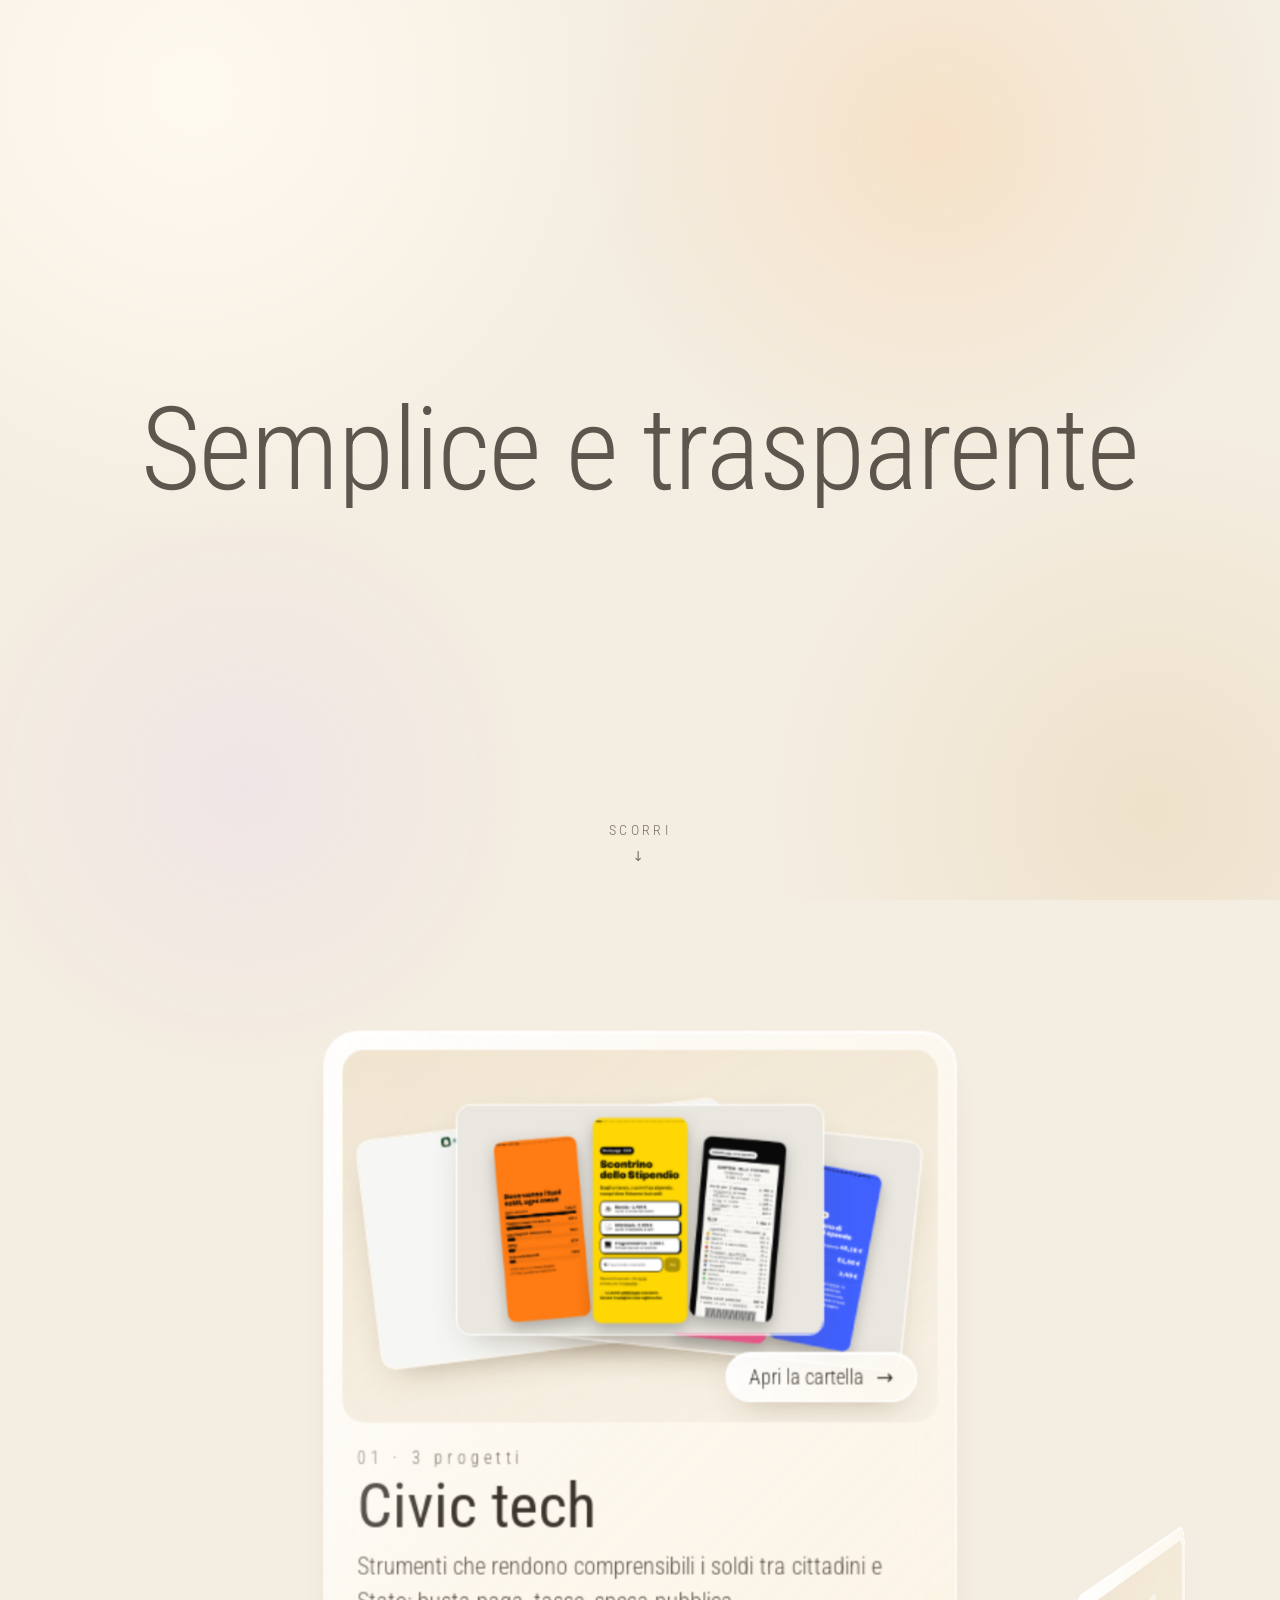
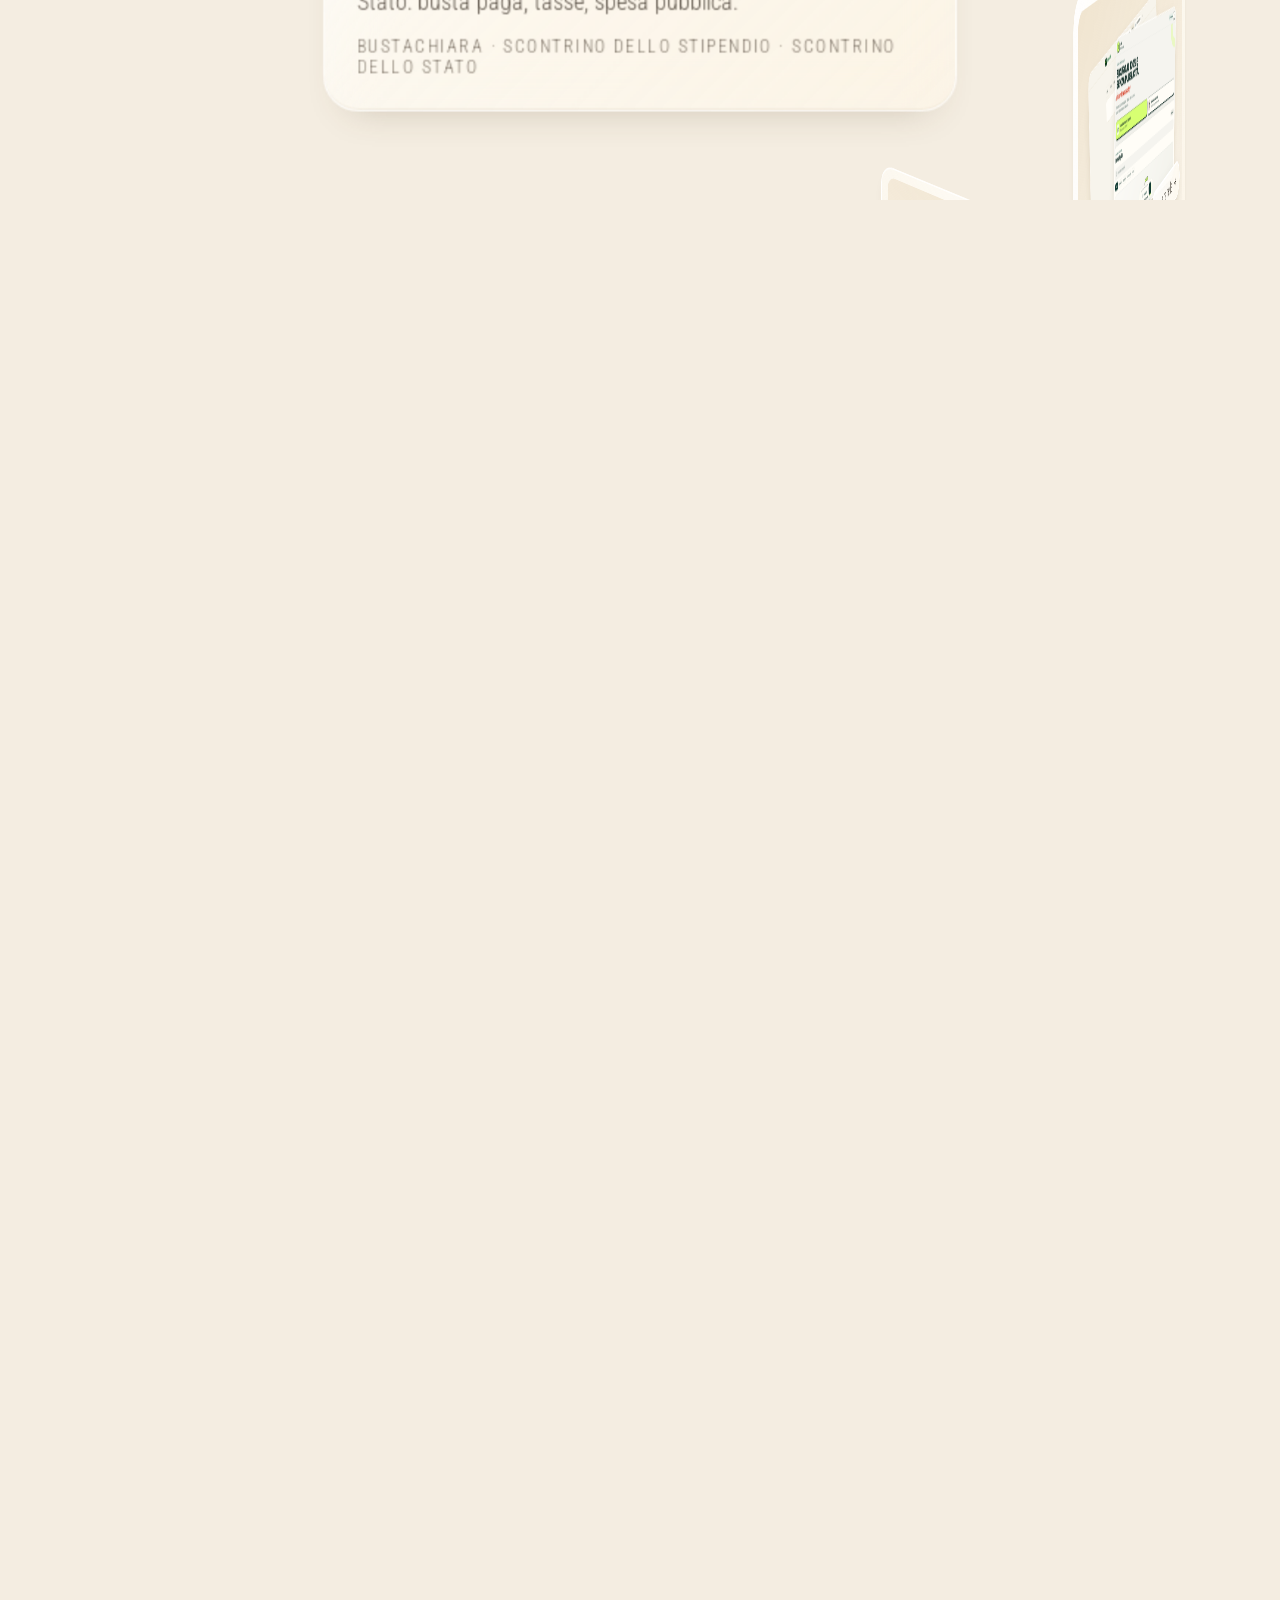
==== commit abed926b: "Civic tech: Scontrino dello Stipendio e Scontrino dello Stato, con link, testi e foto nuove Co-Autho" ====
--- a/index.html
+++ b/index.html
@@ -151,12 +151,12 @@
     <div class="scene" id="scene">
 
       <article class="card glass folder" data-item>
-        <a class="shot stack n3" href="cartella.html#civic" aria-label="Apri la cartella Civic tech"><img src="img/bustachiara.png" alt=""><img src="img/wrapped-stipendio.png" alt=""><img src="img/wrapped-stato.png" alt=""><span class="open" aria-hidden="true">Apri la cartella <i>→</i></span></a>
+        <a class="shot stack n3" href="cartella.html#civic" aria-label="Apri la cartella Civic tech"><img src="img/bustachiara.png" alt=""><img src="img/scontrino-stipendio.png" alt=""><img src="img/scontrino-stato.png" alt=""><span class="open" aria-hidden="true">Apri la cartella <i>→</i></span></a>
         <div class="info">
           <div class="num">01 · 3 progetti</div>
           <h2><a href="cartella.html#civic">Civic tech</a></h2>
           <p>Strumenti che rendono comprensibili i soldi tra cittadini e Stato: busta paga, tasse, spesa pubblica.</p>
-          <div class="meta"><span class="tags">BustaChiara · Wrapped dello stipendio · Wrapped dello Stato</span></div>
+          <div class="meta"><span class="tags">BustaChiara · Scontrino dello Stipendio · Scontrino dello Stato</span></div>
         </div>
       </article>
 
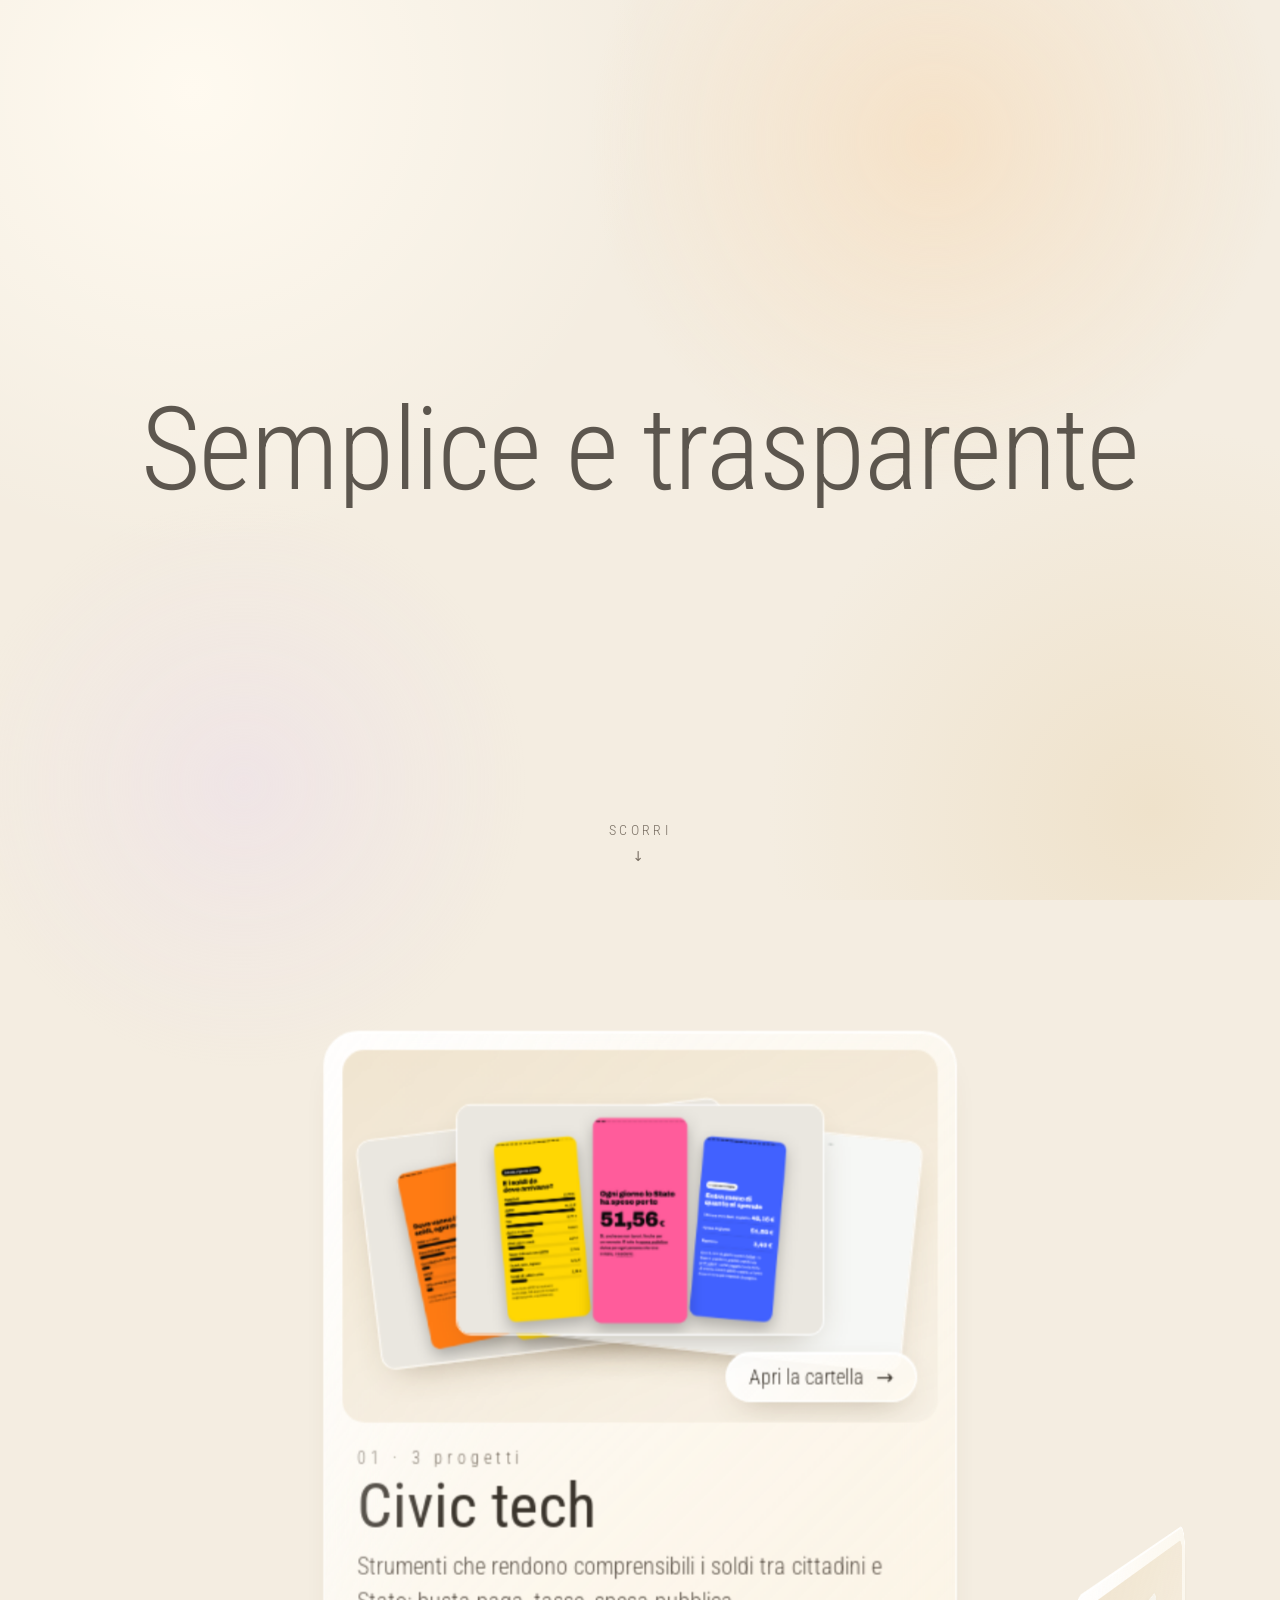
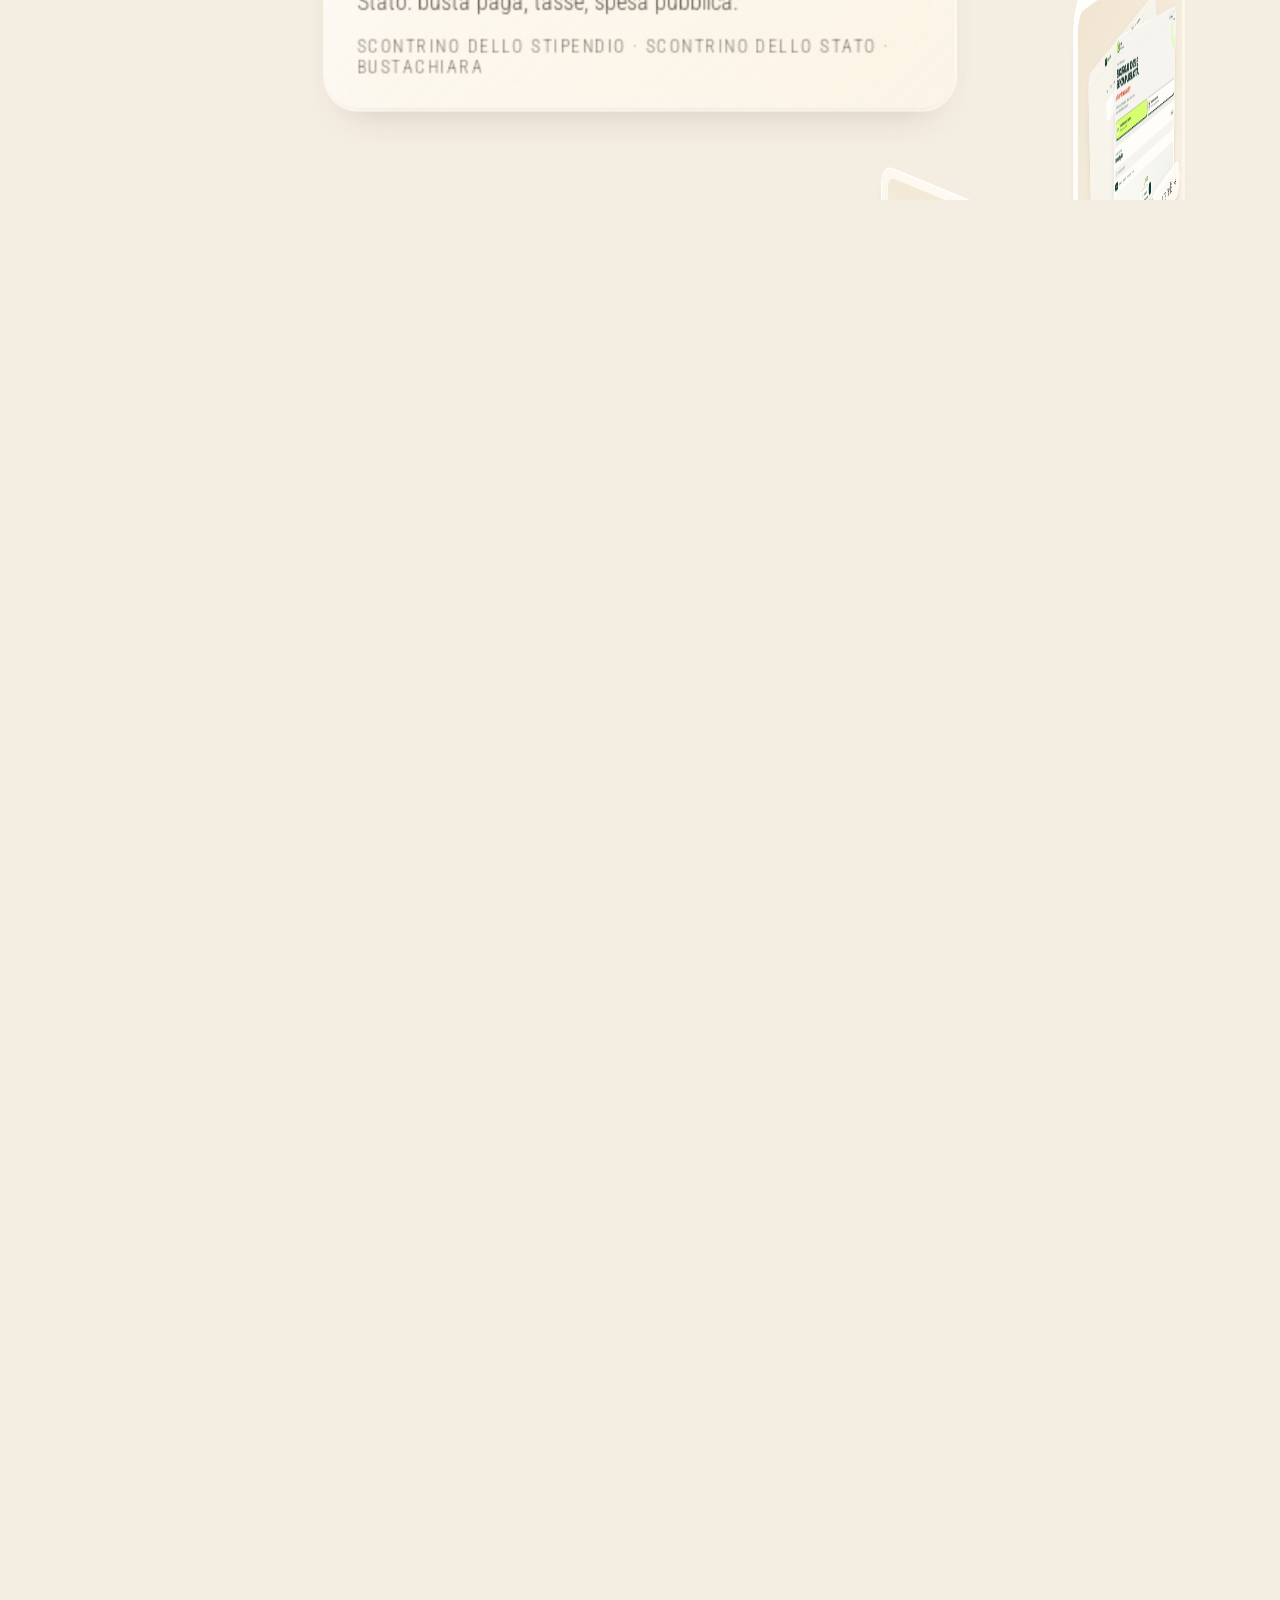
==== commit c322e59b: "README del portfolio e Civic tech in ordine: Stipendio, Stato, BustaChiara Co-Authored-By: Claude Op" ====
--- a/index.html
+++ b/index.html
@@ -151,12 +151,12 @@
     <div class="scene" id="scene">
 
       <article class="card glass folder" data-item>
-        <a class="shot stack n3" href="cartella.html#civic" aria-label="Apri la cartella Civic tech"><img src="img/bustachiara.png" alt=""><img src="img/scontrino-stipendio.png" alt=""><img src="img/scontrino-stato.png" alt=""><span class="open" aria-hidden="true">Apri la cartella <i>→</i></span></a>
+        <a class="shot stack n3" href="cartella.html#civic" aria-label="Apri la cartella Civic tech"><img src="img/scontrino-stipendio.png" alt=""><img src="img/scontrino-stato.png" alt=""><img src="img/bustachiara.png" alt=""><span class="open" aria-hidden="true">Apri la cartella <i>→</i></span></a>
         <div class="info">
           <div class="num">01 · 3 progetti</div>
           <h2><a href="cartella.html#civic">Civic tech</a></h2>
           <p>Strumenti che rendono comprensibili i soldi tra cittadini e Stato: busta paga, tasse, spesa pubblica.</p>
-          <div class="meta"><span class="tags">BustaChiara · Scontrino dello Stipendio · Scontrino dello Stato</span></div>
+          <div class="meta"><span class="tags">Scontrino dello Stipendio · Scontrino dello Stato · BustaChiara</span></div>
         </div>
       </article>
 
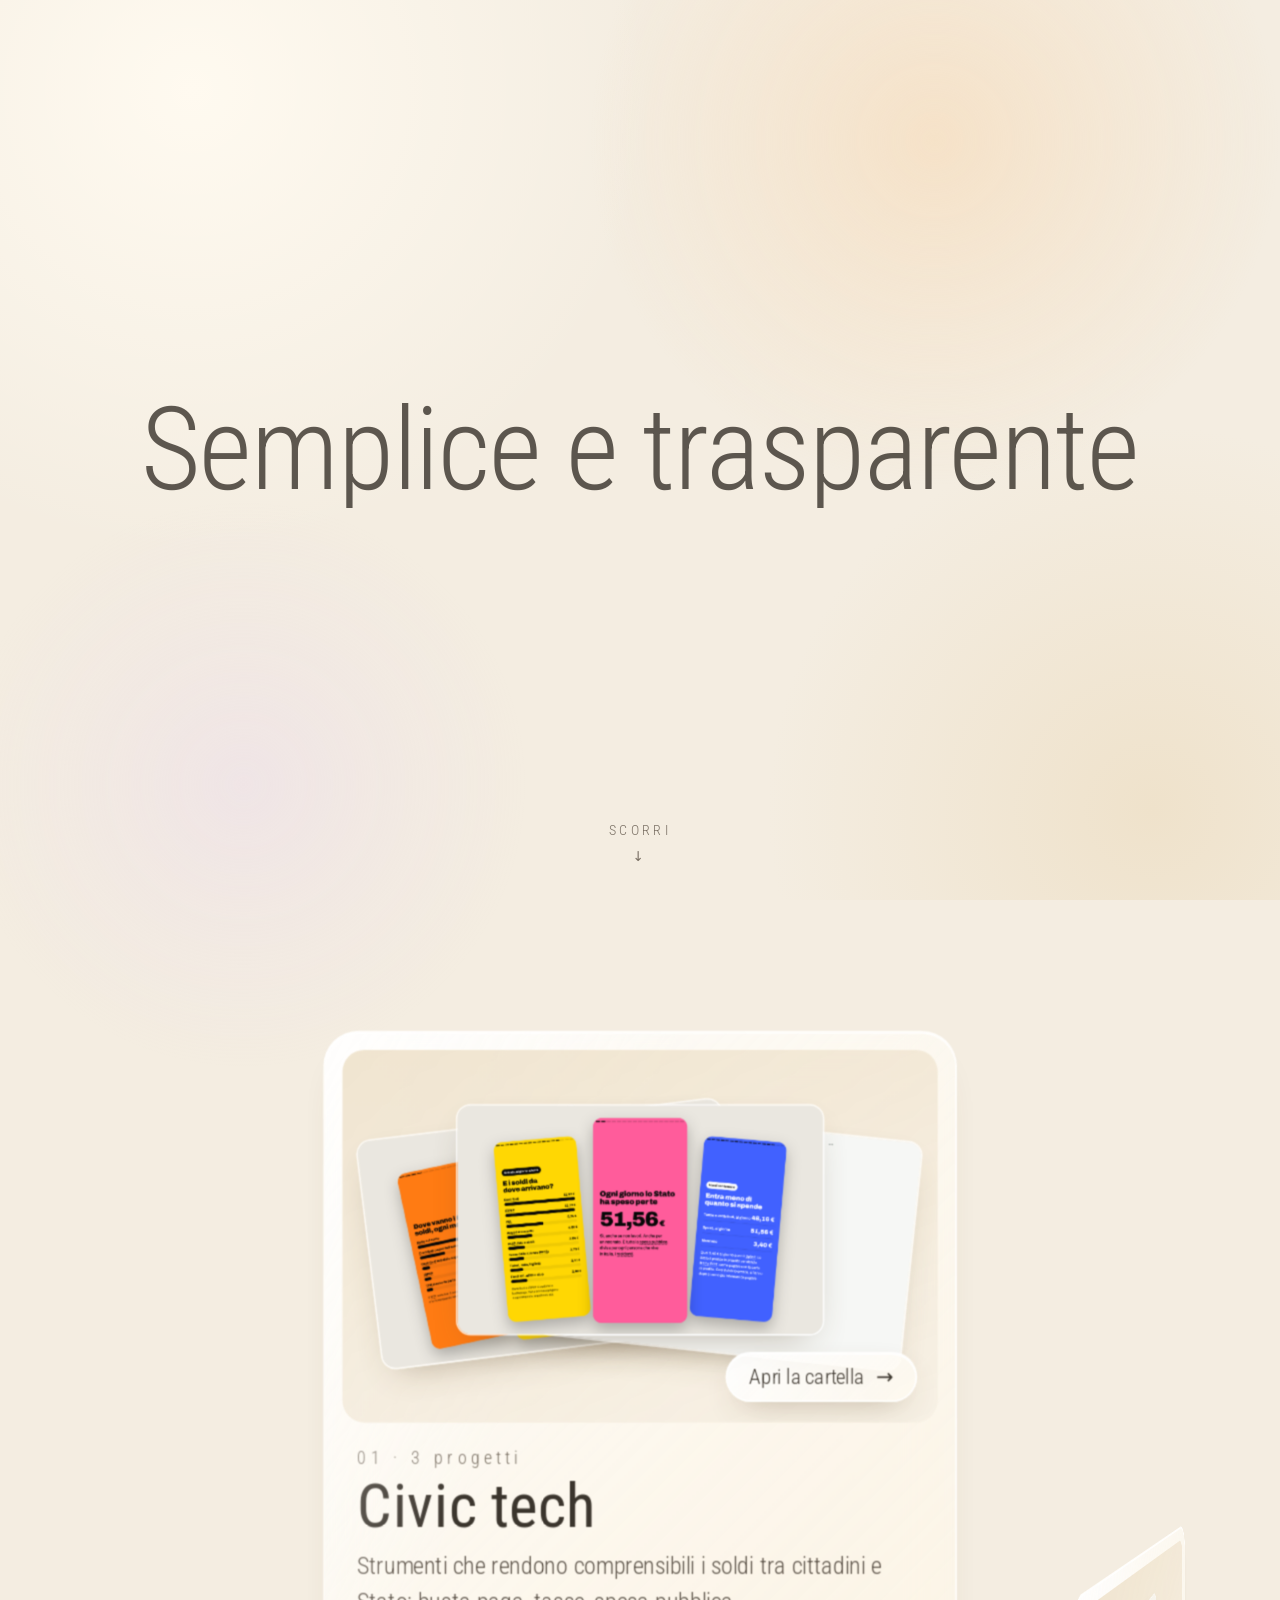
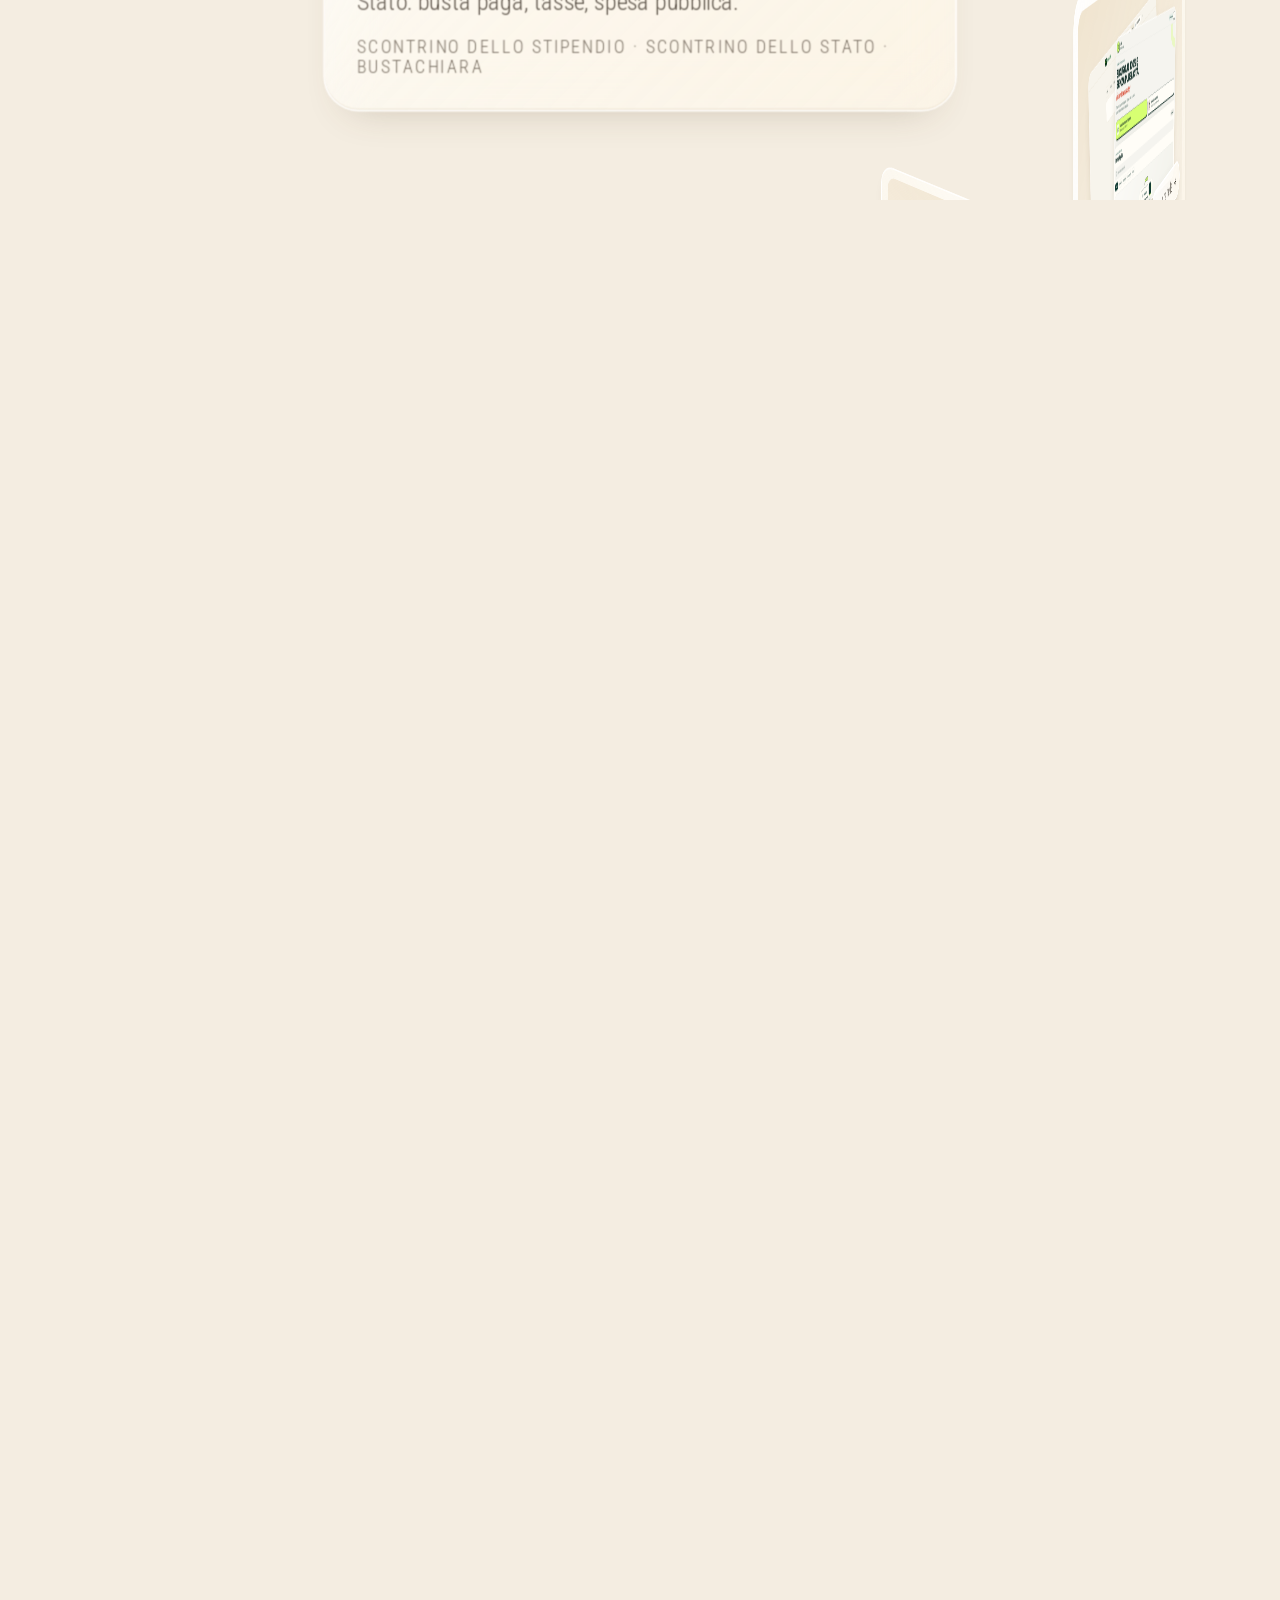
==== commit efa9b01f: "Nuova cartella Studi e riassunti con Happiness in Leadership Co-Authored-By: Claude Opus 5.5 <norepl" ====
--- a/index.html
+++ b/index.html
@@ -180,6 +180,16 @@
         </div>
       </article>
 
+      <article class="card glass folder" data-item>
+        <a class="shot stack n1" href="cartella.html#studi" aria-label="Apri la cartella Studi e riassunti"><img src="img/happiness-in-leadership.png" alt=""><span class="open" aria-hidden="true">Apri la cartella <i>→</i></span></a>
+        <div class="info">
+          <div class="num">04 · 1 progetto</div>
+          <h2><a href="cartella.html#studi">Studi e riassunti</a></h2>
+          <p>Quello che imparo dai corsi, riassunto in pagine interattive.</p>
+          <div class="meta"><span class="tags">Happiness in Leadership</span></div>
+        </div>
+      </article>
+
       <div class="card outro" data-item>
         <a class="all glass" href="progetti.html">Tutti i progetti →</a>
         <p>Altro su <a href="https://github.com/MarvinBonazzo" target="_blank" rel="noopener">github.com/MarvinBonazzo</a></p>
@@ -190,7 +200,7 @@
   </div>
 </section>
 
-<div class="counter glass" id="counter">01 / 03</div>
+<div class="counter glass" id="counter">01 / 04</div>
 
 <script>
 (() => {
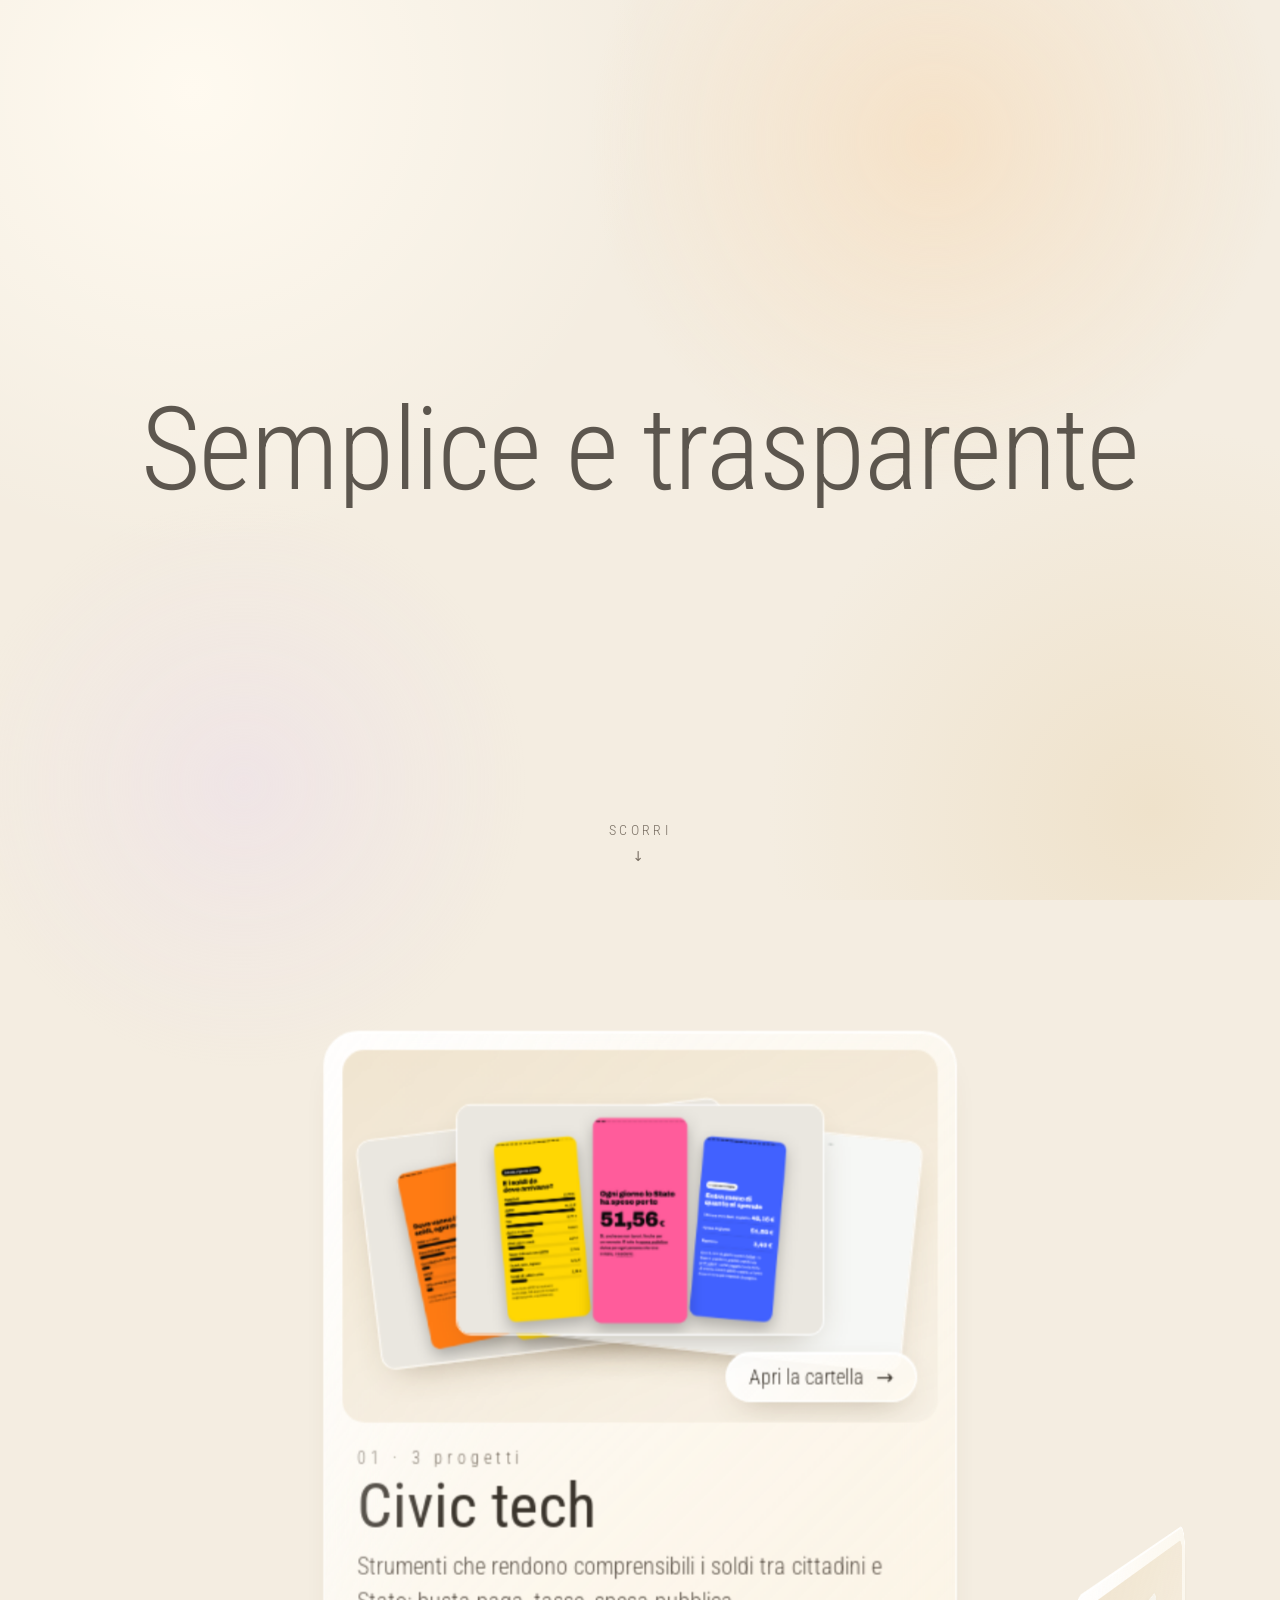
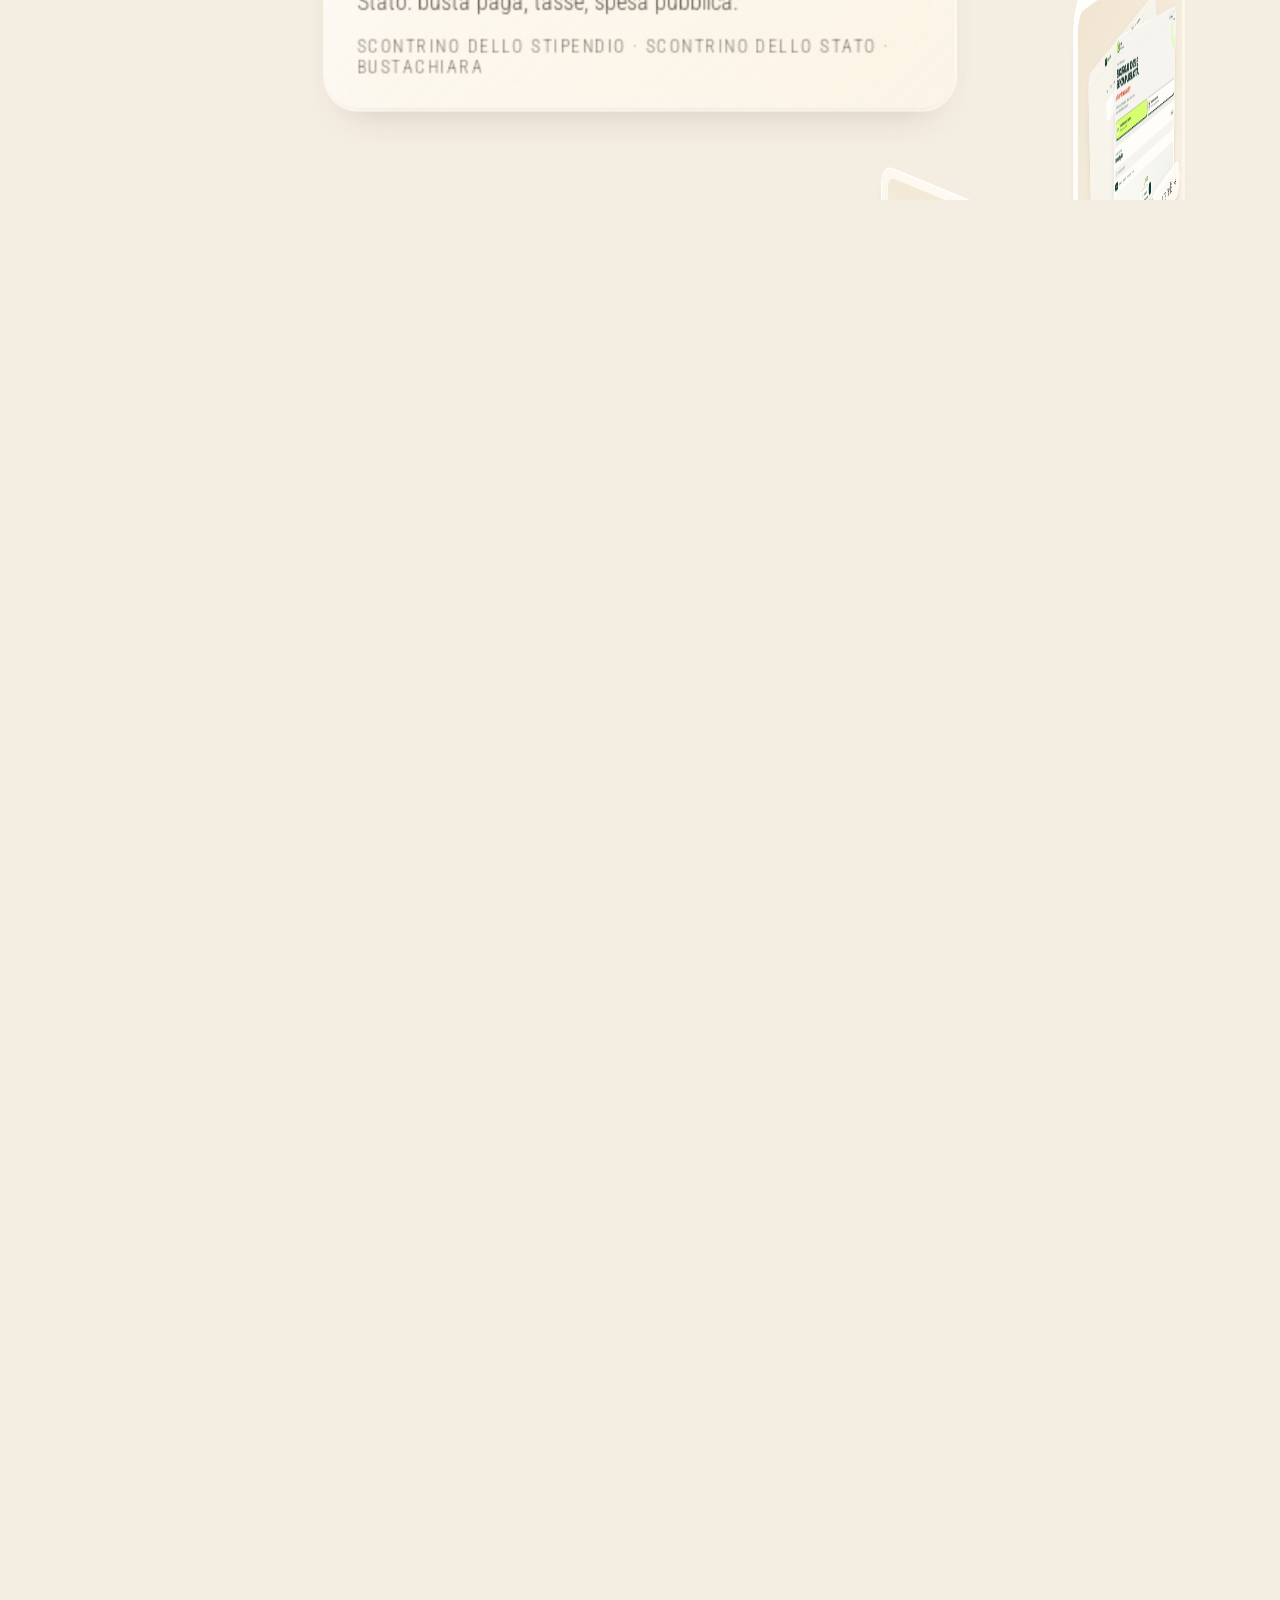
==== commit 0175ddca: "Studi e riassunti: aggiunge Lean Six Sigma Black Belt Co-Authored-By: Claude Opus 5.5 <noreply@anthr" ====
--- a/index.html
+++ b/index.html
@@ -181,12 +181,12 @@
       </article>
 
       <article class="card glass folder" data-item>
-        <a class="shot stack n1" href="cartella.html#studi" aria-label="Apri la cartella Studi e riassunti"><img src="img/happiness-in-leadership.png" alt=""><span class="open" aria-hidden="true">Apri la cartella <i>→</i></span></a>
+        <a class="shot stack n2" href="cartella.html#studi" aria-label="Apri la cartella Studi e riassunti"><img src="img/happiness-in-leadership.png" alt=""><img src="img/lean-six-sigma-black-belt.png" alt=""><span class="open" aria-hidden="true">Apri la cartella <i>→</i></span></a>
         <div class="info">
-          <div class="num">04 · 1 progetto</div>
+          <div class="num">04 · 2 progetti</div>
           <h2><a href="cartella.html#studi">Studi e riassunti</a></h2>
           <p>Quello che imparo dai corsi, riassunto in pagine interattive.</p>
-          <div class="meta"><span class="tags">Happiness in Leadership</span></div>
+          <div class="meta"><span class="tags">Happiness in Leadership · Lean Six Sigma Black Belt</span></div>
         </div>
       </article>
 
